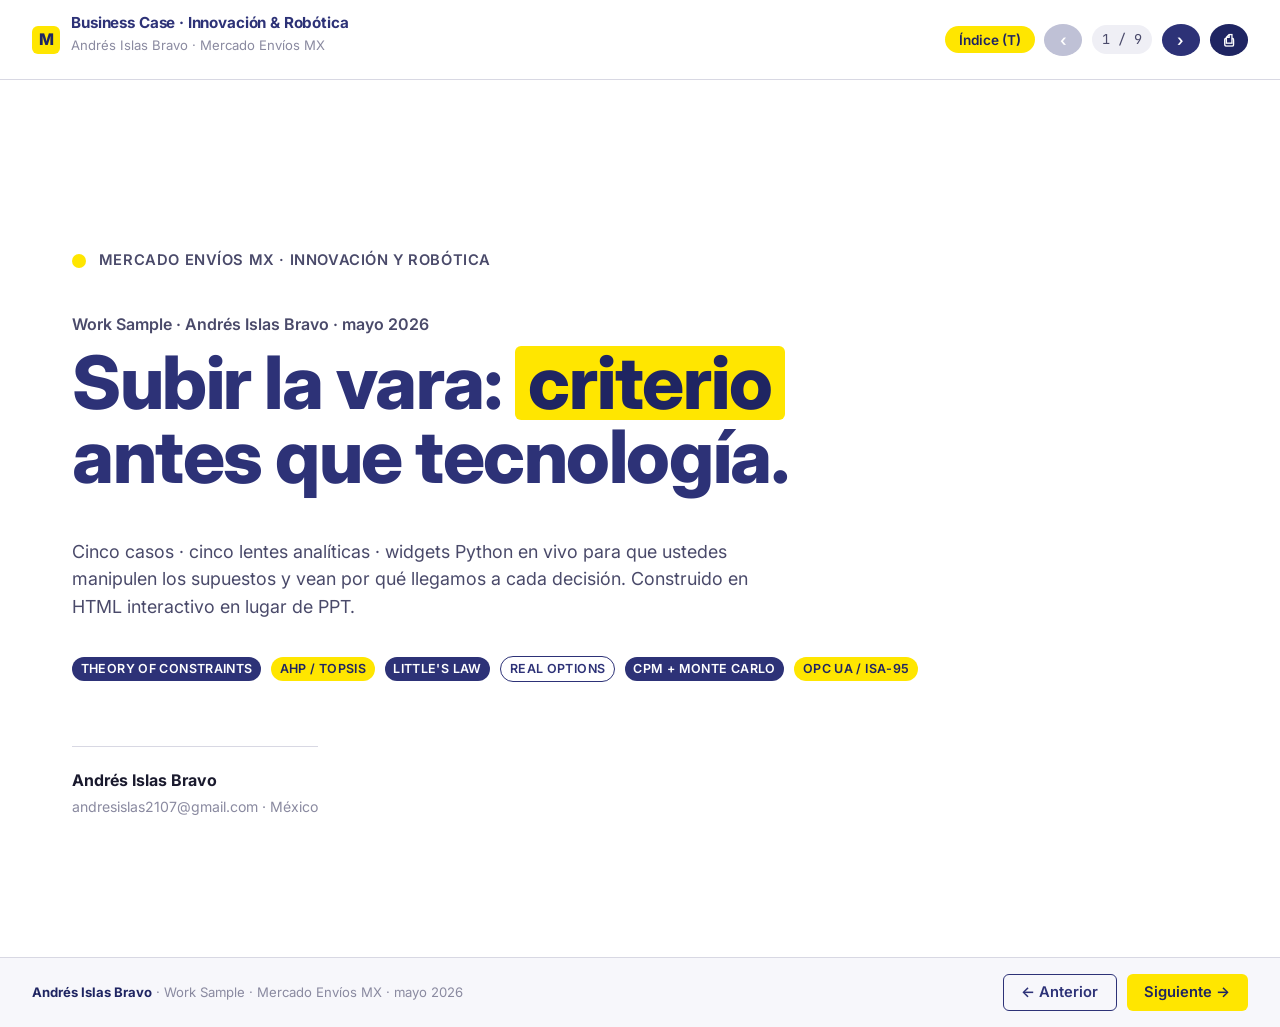
==== index.html @ 90d0925d "Iter4: rúbrica AHP inline + appendix; callouts Fundamento; citas PMI/MHI/PERT; breakdown 12-18% cost" ====
<!DOCTYPE html>
<html lang="es">
<head>
  <meta charset="UTF-8">
  <meta name="viewport" content="width=device-width, initial-scale=1, viewport-fit=cover">
  <meta name="description" content="Business Case · Innovación y Robótica · Mercado Libre México · Andrés Islas Bravo">
  <meta name="author" content="Andrés Islas Bravo">
  <title>Business Case · Innovación &amp; Robótica · MELI MX</title>

  <link rel="preconnect" href="https://fonts.googleapis.com">
  <link rel="preconnect" href="https://fonts.gstatic.com" crossorigin>
  <link href="https://fonts.googleapis.com/css2?family=Inter:wght@300;400;500;600;700;800&family=JetBrains+Mono:wght@400;500;600&display=swap" rel="stylesheet">

  <link rel="stylesheet" href="css/meli-theme.css">
  <link rel="stylesheet" href="css/deck.css">
  <link rel="stylesheet" href="css/print.css" media="print">

  <!-- PyScript -->
  <link rel="stylesheet" href="https://pyscript.net/releases/2024.11.1/core.css">
  <script type="module" src="https://pyscript.net/releases/2024.11.1/core.js"></script>

  <!-- Plotly for interactive charts -->
  <script src="https://cdn.plot.ly/plotly-2.35.2.min.js" charset="utf-8"></script>

  <link rel="icon" href="data:image/svg+xml,%3Csvg xmlns='http://www.w3.org/2000/svg' viewBox='0 0 32 32'%3E%3Crect width='32' height='32' rx='6' fill='%23FFE600'/%3E%3Ctext x='16' y='22' font-family='Inter,sans-serif' font-size='18' font-weight='800' text-anchor='middle' fill='%232D3277'%3EM%3C/text%3E%3C/svg%3E">
</head>
<body>

<!-- ============ HEADER ============ -->
<header class="deck-header" role="banner">
  <div class="deck-header__brand">
    <div style="width:28px;height:28px;background:var(--meli-yellow);border-radius:6px;display:inline-flex;align-items:center;justify-content:center;font-weight:800;color:var(--meli-blue-dark);">M</div>
    <div>
      <p class="deck-header__title">Business Case · Innovación &amp; Robótica</p>
      <p class="deck-header__author">Andrés Islas Bravo · Mercado Envíos MX</p>
    </div>
  </div>
  <div class="deck-header__nav">
    <button class="deck-header__toc-btn" data-deck-toc>Índice (T)</button>
    <button class="deck-header__btn" data-deck-prev title="Anterior (←)" aria-label="Anterior">‹</button>
    <span class="deck-header__counter">1 / 9</span>
    <button class="deck-header__btn" data-deck-next title="Siguiente (→)" aria-label="Siguiente">›</button>
    <button class="deck-header__btn" data-deck-print title="Imprimir / Guardar PDF (P)" aria-label="Imprimir" style="background:var(--meli-blue-dark);">⎙</button>
  </div>
</header>

<!-- ============ TOC OVERLAY ============ -->
<div class="toc-overlay" aria-hidden="true">
  <button class="toc-overlay__close" aria-label="Cerrar">×</button>
  <div class="toc-overlay__panel">
    <h2 style="margin-top:0;">Índice del deck</h2>
    <p class="text-muted text-sm">Atajos: <code>←</code> <code>→</code> navegar · <code>T</code> índice · <code>P</code> imprimir/PDF · <code>H</code> inicio</p>
    <div class="toc">
      <a class="toc__item" data-goto="0"><span class="toc__num">00</span><div class="toc__text"><div class="toc__title">Portada</div><div class="toc__sub">Andrés Islas · enfoque del business case</div></div></a>
      <a class="toc__item" data-goto="1"><span class="toc__num">01</span><div class="toc__text"><div class="toc__title">Marco analítico</div><div class="toc__sub">5 lentes para decidir cuándo automatizar</div></div></a>
      <a class="toc__item" data-goto="2"><span class="toc__num">02</span><div class="toc__text"><div class="toc__title">Caso 1 · Empaquetado</div><div class="toc__sub">Plan + AHP scorecard interactivo</div></div></a>
      <a class="toc__item" data-goto="3"><span class="toc__num">03</span><div class="toc__text"><div class="toc__title">Caso 2 · Shelves-to-Person</div><div class="toc__sub">Bottleneck + simulador de capacidad</div></div></a>
      <a class="toc__item" data-goto="4"><span class="toc__num">04</span><div class="toc__text"><div class="toc__title">Caso 3 · Picking robótico</div><div class="toc__sub">Productividad + simulador de sensibilidad</div></div></a>
      <a class="toc__item" data-goto="5"><span class="toc__num">05</span><div class="toc__text"><div class="toc__title">Caso 4 · Plan data-driven</div><div class="toc__sub">Arquitectura + SQL + presentación</div></div></a>
      <a class="toc__item" data-goto="6"><span class="toc__num">06</span><div class="toc__text"><div class="toc__title">Caso 5 · Roadmap Gantt</div><div class="toc__sub">CPM + Monte Carlo de go-live</div></div></a>
      <a class="toc__item" data-goto="7"><span class="toc__num">07</span><div class="toc__text"><div class="toc__title">Motivacionales</div><div class="toc__sub">Resumen · PDF formal en exports/</div></div></a>
      <a class="toc__item" data-goto="8"><span class="toc__num">99</span><div class="toc__text"><div class="toc__title">Cierre &amp; Appendix</div><div class="toc__sub">Roadmap 18m + proveedores + conceptos</div></div></a>
    </div>
  </div>
</div>

<!-- ============ MAIN ============ -->
<main class="deck-main">

<!-- ============================ SLIDE 00 · COVER ============================ -->
<section id="slide-cover" class="slide is-active">
  <div class="cover">
    <div class="cover__brand-strip">
      <span class="cover__yellow-dot"></span>
      <span class="cover__brand-text">Mercado Envíos MX · Innovación y Robótica</span>
    </div>
    <p class="cover__eyebrow">Work Sample · Andrés Islas Bravo · mayo 2026</p>
    <h1 class="cover__title">Subir la vara: <span class="cover__title-accent">criterio</span> antes que tecnología.</h1>
    <p class="cover__sub">
      Cinco casos · cinco lentes analíticas · widgets Python en vivo para que ustedes manipulen los supuestos
      y vean por qué llegamos a cada decisión. Construido en HTML interactivo en lugar de PPT.
    </p>
    <div class="flex flex--wrap" style="gap:0.6rem;margin-bottom:2rem;">
      <span class="brand-tag">Theory of Constraints</span>
      <span class="brand-tag--yellow brand-tag">AHP / TOPSIS</span>
      <span class="brand-tag">Little's Law</span>
      <span class="brand-tag--ghost brand-tag">Real Options</span>
      <span class="brand-tag">CPM + Monte Carlo</span>
      <span class="brand-tag--yellow brand-tag">OPC UA / ISA-95</span>
    </div>
    <div class="cover__author">
      <span class="cover__author-name">Andrés Islas Bravo</span>
      <span class="cover__author-meta">andresislas2107@gmail.com · México</span>
    </div>
  </div>
</section>

<!-- ============================ SLIDE 01 · MARCO ANALITICO ============================ -->
<section id="slide-marco" class="slide">
  <div class="slide__header">
    <div class="slide__eyebrow">
      <span class="slide__number">01</span>
      <span class="slide__kicker">Marco analítico</span>
    </div>
    <h2 class="slide__title">Antes de cada caso: 5 lentes que aplico para decidir si <em>amerita</em> robot.</h2>
    <p class="slide__subtitle">Si la pregunta es «¿automatizar X?», la respuesta correcta a veces es «no todavía, aquí están las condiciones». Saber cuándo NO automatizar pesa tanto como saber cuándo sí.</p>
  </div>

  <div class="grid grid--3">
    <div class="card">
      <h4>① Operativa</h4>
      <p class="text-sm">¿Es bottleneck real o ruido? ¿El proceso es estable o estacional? ¿Cuál es el upside operativo (picks/hr, throughput por bahía, OEE, lead time, error rate)?</p>
      <p class="text-xs text-muted">Diagnóstico: <strong>Theory of Constraints</strong> (Goldratt). Focalizar la palanca con mayor leverage marginal.</p>
    </div>
    <div class="card">
      <h4>② Técnica</h4>
      <p class="text-sm">Fit del SKU mix, integración con WMS/MES, redundancia, mantenibilidad. ¿La tecnología es madura o nos vendemos al hype?</p>
      <p class="text-xs text-muted">Arquitectura: <strong>ISA-95</strong> + <strong>OPC UA</strong> + IO-Link como invariantes de integración.</p>
    </div>
    <div class="card">
      <h4>③ Financiera</h4>
      <p class="text-sm">CAPEX + OPEX + costo de oportunidad + costo de retraso. NPV / IRR / payback. ¿El ROI está atado a supuestos explícitos y defensibles?</p>
      <p class="text-xs text-muted">Modelo: <strong>Real Options</strong> + Monte Carlo del business case (no punto medio del Excel).</p>
    </div>
    <div class="card">
      <h4>④ Talento</h4>
      <p class="text-sm">¿Existe pipeline local de operadores y técnicos? ¿Hay universidades cercanas formando mecatrónicos / técnicos en automatización? ¿Cuánta capacitación interna?</p>
      <p class="text-xs text-muted">MX: UPIITA-IPN, ESIME, UNAM-FI, Tec MTY/GDL, UANL-FIME, ITESO, UDEM, Univ. Panamericana.</p>
    </div>
    <div class="card">
      <h4>⑤ Riesgo</h4>
      <p class="text-sm">Single-source de partes, obsolescencia, vendor lock-in, refacciones >24mo en stock local, MTTR contractual, deuda técnica.</p>
      <p class="text-xs text-muted">Marcos: <strong>RCM</strong> (SAE JA1011) + escalado por bahía con gates por POC.</p>
    </div>
    <div class="card card--accent">
      <h4>Lo que la práctica enseña</h4>
      <p class="text-sm">Cada caso siguiente revisita estos cinco lentes. La lección recurrente que he visto en piso es que el «mejor producto» pierde si no tiene soporte, refacciones y talento operable cerca del sitio. Por eso aquí los cinco lentes se aplican juntos, no por separado.</p>
    </div>
  </div>

  <div class="callout callout--yellow mt-3">
    <strong>Cómo leer este deck:</strong> cada caso lleva un widget Python embebido (PyScript) — mueve sliders, cambia pesos, ve cómo las decisiones cambian.
    El PDF de respaldo en <code>exports/business_case_andres_islas.pdf</code> captura un escenario representativo si los widgets no cargan.
  </div>
</section>

<!-- ============================ SLIDE 02 · CASO 1 EMPAQUETADO ============================ -->
<section id="slide-caso1" class="slide">
  <div class="slide__header">
    <div class="slide__eyebrow">
      <span class="slide__number">02</span>
      <span class="slide__kicker">Caso 1 · Tecnología de empaquetado</span>
    </div>
    <h2 class="slide__title">Cómo entraría a evaluar empaquetado para un FC de Mercado Envíos.</h2>
    <p class="slide__subtitle">Cuatro sub-preguntas (a–d) → framework de 6 fases + scorecard AHP que pueden manipular.</p>
  </div>

  <div class="tabs">
    <button class="tab-btn is-active" data-tab-group="caso1" data-tab-target="approach">a) Primer acercamiento</button>
    <button class="tab-btn" data-tab-group="caso1" data-tab-target="plan">b) Plan de trabajo</button>
    <button class="tab-btn" data-tab-group="caso1" data-tab-target="filter">c) Preguntas de filtrado</button>
    <button class="tab-btn" data-tab-group="caso1" data-tab-target="internal">d) Info interna</button>
  </div>

  <div class="tab-content is-active" data-tab-group="caso1" data-tab-name="approach">
    <h3>El primer paso es definir el <em>intent</em>, no el producto.</h3>
    <p>Antes de mirar máquinas pregunto:</p>
    <ul>
      <li><strong>¿Qué KPI estamos atacando?</strong> Costo material por pack, throughput por estación, % daños, footprint, mix de SKU soportado, tiempo de ramp-up. Cada uno favorece una familia distinta de soluciones.</li>
      <li><strong>¿Cuál es el baseline?</strong> Cost-per-pack actual, packs/hr/estación, % de daños, % de over-pack (caja desproporcionada al producto — costo logístico y ambiental).</li>
      <li><strong>¿Qué SKU mix tenemos?</strong> Distribución dim-weight, fragilidad, mix de cajas vs bolsas. <em>Si el 80% del volumen vive en 3 tamaños, una auto-box es overkill; si vive en 30 tamaños, manual no escala.</em></li>
      <li><strong>¿Cuál es el plazo del business case?</strong> Aprobación por proyecto único vs roadmap multi-sitio cambia la profundidad del análisis.</li>
    </ul>
    <div class="callout">
      <strong>Anti-pattern frecuente:</strong> elegir "la solución que vimos en Amazon" sin que el SKU mix lo justifique. La auto-box tiene sentido cuando el mix tiene <strong>variedad dimensional alta</strong> y costo de transporte sensible al volumen (DIM weight).
    </div>
  </div>

  <div class="tab-content" data-tab-group="caso1" data-tab-name="plan">
    <h3>Plan de trabajo en 6 fases gateadas.</h3>
    <table>
      <thead>
        <tr><th>#</th><th>Fase</th><th>Duración</th><th>Salida / gate</th></tr>
      </thead>
      <tbody>
        <tr><td>1</td><td>Discovery: intent + baseline + SKU mix</td><td>2 sem</td><td>Charter firmado + targets cuantitativos</td></tr>
        <tr><td>2</td><td>Long-list de proveedores + RFI</td><td>4 sem</td><td>8–12 candidatos con datasheet</td></tr>
        <tr><td>3</td><td>Visitas técnicas + due diligence (incl. soporte MX)</td><td>4 sem</td><td>Short-list 3–4 con scoring AHP</td></tr>
        <tr><td>4</td><td>POC / piloto controlado (1–2 vendors)</td><td>6 sem</td><td>Métricas piloto vs targets</td></tr>
        <tr><td>5</td><td>Business case + ROI defendido (Real Options)</td><td>3 sem</td><td>Deck CEO/CFO + NPV/IRR/Payback</td></tr>
        <tr><td>6</td><td>Decisión + roadmap de rollout</td><td>2 sem</td><td>Go / No-go con gates por bahía</td></tr>
      </tbody>
    </table>
    <p class="text-sm text-muted">Total feasibility: ~21 semanas (~5 meses) antes de licitación/contrato. Coherente con caso 5.</p>
  </div>

  <div class="tab-content" data-tab-group="caso1" data-tab-name="filter">
    <h3>Preguntas que filtran de long-list a short-list.</h3>
    <div class="grid grid--2">
      <div class="card card--soft">
        <h4>① Fit operativo</h4>
        <ul class="text-sm">
          <li>Rango de tamaños/materiales soportados vs <em>nuestro</em> mix.</li>
          <li>Throughput máx vs requerimiento (incluye peaks de Buen Fin / Black Friday).</li>
          <li>Integraciones nativas: WMS, MES, OPC UA, IO-Link, ANSI/RIA R15.08 para tareas colaborativas.</li>
          <li>Tiempo de cambio entre formatos (changeover) — clave para mix dinámico.</li>
        </ul>
      </div>
      <div class="card card--soft">
        <h4>② Soporte local MX</h4>
        <ul class="text-sm">
          <li>Distancia a service center MX. ¿Oficina propia o vía partner?</li>
          <li>SLA contractual: respuesta inicial + MTTR + escalado.</li>
          <li>Refacciones críticas: ¿stock local &gt;24 meses? ¿quién lo carga?</li>
          <li>Casos LATAM/MX verificables (no solo "global presence").</li>
        </ul>
      </div>
      <div class="card card--soft">
        <h4>③ Talento (mantenibilidad)</h4>
        <ul class="text-sm">
          <li>¿Universidades cercanas formando mecatrónicos / técnicos? (pipeline operadores y FSE).</li>
          <li>¿Programa de certificación de operador/técnico del vendor?</li>
          <li>¿La curva de aprendizaje es compatible con la rotación típica de un FC MX?</li>
        </ul>
      </div>
      <div class="card card--soft">
        <h4>④ Económica</h4>
        <ul class="text-sm">
          <li>CAPEX + costo de instalación + integración (ojo: integración suele ser 20–40% del CAPEX).</li>
          <li>OPEX: consumibles, energía, mano de obra residual, mantenimiento.</li>
          <li>TCO 5 años con sensibilidad de volumen (qué pasa si Buen Fin no llega).</li>
          <li>Payback declarado vs payback realista (benchmark 1–2 años para packaging).</li>
        </ul>
      </div>
      <div class="card card--soft">
        <h4>⑤ Riesgo</h4>
        <ul class="text-sm">
          <li>Vendor lock-in (consumibles propietarios, formato fijo).</li>
          <li>Single-source de partes críticas.</li>
          <li>Obsolescencia: ¿cuántas versiones atrás de hardware soporta el vendor?</li>
          <li>Estabilidad corporativa (ej. Honeywell vendió Intelligrated 2025 — transición).</li>
        </ul>
      </div>
      <div class="card card--soft">
        <h4>⑥ Sustentabilidad</h4>
        <ul class="text-sm">
          <li>% material vs caja fija (auto-box reduce 20–30% material).</li>
          <li>Reciclabilidad / mono-material.</li>
          <li>Energía / pack (kWh por orden empacada).</li>
          <li>Hueco logístico: cajas right-sized reducen costo de transporte por DIM weight.</li>
        </ul>
      </div>
    </div>
  </div>

  <div class="tab-content" data-tab-group="caso1" data-tab-name="internal">
    <h3>Información interna que necesito antes de tocar a un vendor.</h3>
    <table>
      <thead><tr><th>Dato</th><th>Dueño</th><th>Para qué</th></tr></thead>
      <tbody>
        <tr><td>SKU master con dim-weight y categoría</td><td>Catálogo / Producto</td><td>Calcular rango requerido de tamaño y mix de cajas vs bolsas</td></tr>
        <tr><td>Curvas semanales + intradiarias de demanda por FC</td><td>Operaciones</td><td>Dimensionar throughput de la máquina y peaks</td></tr>
        <tr><td>% daños en tránsito por categoría</td><td>Calidad / Customer Care</td><td>Justificar void-fill / foam-in-place vs solo caja</td></tr>
        <tr><td>Costo actual por orden empacada (material + labor)</td><td>Finanzas</td><td>Baseline para ROI</td></tr>
        <tr><td>Espacio disponible en el FC (m² + altura)</td><td>Real Estate / Operaciones</td><td>Filtrar fit físico</td></tr>
        <tr><td>Integraciones existentes WMS/MES y APIs disponibles</td><td>IT</td><td>Filtrar fit de integración</td></tr>
        <tr><td>Presupuesto del proyecto + ventana de aprobación CAPEX</td><td>Finanzas / Comité</td><td>Filtrar candidatos por rango y diseñar gates</td></tr>
        <tr><td>Capacidad interna de mantenimiento + skill mix</td><td>RH / Operaciones</td><td>Decidir cuánto soporte 3P necesitamos contractualmente</td></tr>
      </tbody>
    </table>
  </div>

  <!-- ===== FUNDAMENTO callout ===== -->
  <div class="callout" style="border-left-color:var(--meli-yellow-dark);background:var(--color-bg-soft);">
    <p style="margin:0 0 0.3em 0;font-size:0.78rem;font-weight:700;color:var(--meli-blue);letter-spacing:0.06em;text-transform:uppercase;">Fundamento del scoring</p>
    <p class="text-sm" style="margin-bottom:0.3em;"><strong>Datos</strong>: RFI vendors + due diligence (fase 2–3 del plan) + evidencia verificable de fuentes públicas o ofertas comerciales.</p>
    <p class="text-sm" style="margin-bottom:0.3em;"><strong>Método</strong>: AHP (Saaty 1980) — el evaluador asigna pesos por criterio, el widget los normaliza a suma=1; cada vendor entra con scores 0–100 por criterio según la rúbrica visible abajo.</p>
    <p class="text-sm" style="margin:0;"><strong>Fuente</strong>: rúbrica completa (anchors 0/25/50/75/100) renderizada bajo el chart; evidencia + source links por vendor visible en el ranking detail. Vista canónica también en <a href="appendix/rubrica-ahp.html" target="_blank">appendix/rubrica-ahp.html</a>.</p>
  </div>

  <!-- =================== WIDGET AHP =================== -->
  <div class="widget" id="widget-caso1">
    <div class="widget__header">
      <h3 class="widget__title">⚙ Scorecard AHP · muevan los pesos, vean el ranking + evidencia por vendor</h3>
      <span class="widget__hint">La suma de pesos se normaliza automáticamente. Cada score 0–100 tiene rúbrica y evidencia visibles.</span>
    </div>

    <div class="widget__controls">
      <div class="widget__control">
        <label>① Fit operativo <span class="value-display" id="ahp-w1-val">25%</span></label>
        <input type="range" id="ahp-w1" min="0" max="100" value="25" step="1">
      </div>
      <div class="widget__control">
        <label>② Soporte local MX <span class="value-display" id="ahp-w2-val">20%</span></label>
        <input type="range" id="ahp-w2" min="0" max="100" value="20" step="1">
      </div>
      <div class="widget__control">
        <label>③ Talento (pipeline) <span class="value-display" id="ahp-w3-val">10%</span></label>
        <input type="range" id="ahp-w3" min="0" max="100" value="10" step="1">
        <span class="text-xs text-muted" style="display:block;margin-top:0.2em;font-style:italic;">Default 10% asume tech madura (skill ramp 2-4 sem). Subir si requiere integración custom alta.</span>
      </div>
      <div class="widget__control">
        <label>④ Económica <span class="value-display" id="ahp-w4-val">25%</span></label>
        <input type="range" id="ahp-w4" min="0" max="100" value="25" step="1">
      </div>
      <div class="widget__control">
        <label>⑤ Riesgo <span class="value-display" id="ahp-w5-val">15%</span></label>
        <input type="range" id="ahp-w5" min="0" max="100" value="15" step="1">
      </div>
      <div class="widget__control">
        <label>⑥ Sustentabilidad <span class="value-display" id="ahp-w6-val">5%</span></label>
        <input type="range" id="ahp-w6" min="0" max="100" value="5" step="1">
      </div>
    </div>

    <div id="ahp-chart" class="widget__chart"><div class="widget__loading">Cargando entorno Python interactivo...</div></div>

    <!-- Rúbrica de scoring — visible siempre (no click) -->
    <div style="margin-top:1.3rem;">
      <h4 style="margin:0 0 0.4em 0;color:var(--meli-blue);font-size:0.95rem;">Rúbrica de scoring · anchors por criterio</h4>
      <p class="text-xs text-muted" style="margin:0 0 0.7em 0;">Cada criterio define qué significa cada score 0/25/50/75/100. Los scores asignados a cada vendor (abajo) se justifican respecto a estos anchors.</p>
      <div id="ahp-rubric-panel"></div>
    </div>

    <!-- Ranking con evidencia por vendor por criterio -->
    <div style="margin-top:1.3rem;">
      <h4 style="margin:0 0 0.4em 0;color:var(--meli-blue);font-size:0.95rem;">Evidencia detallada por vendor</h4>
      <p class="text-xs text-muted" style="margin:0 0 0.7em 0;">Cada vendor con sus 6 scores y la evidencia que los sostiene. Fuentes con link verificable cuando aplica.</p>
      <div id="ahp-ranking"></div>
    </div>
  </div>

  <div class="sources">
    <p class="sources__title">Fuentes / Proveedores investigados</p>
    <ul>
      <li>Packsize (sitio MX activo + case study Autopartes Tracto): <a href="https://www.packsize.mx/" target="_blank">packsize.mx</a></li>
      <li>Sparck (CMC Pakto / CartonWrap) — adquirido por Packsize abril–mayo 2025: <a href="https://www.packsize.com/press-release/packsize-to-acquire-sparck-technologies" target="_blank">press release</a></li>
      <li>Sealed Air — plantas Toluca + Monterrey, AutoBag 850HB lanzada 2025: <a href="https://t21.com.mx/automatizacion-punto-clave-en-la-operatividad-de-sealed-air/" target="_blank">T21 MX</a></li>
      <li>Quadient CVP Impack / Everest: <a href="https://www.quadient.com/" target="_blank">quadient.com</a></li>
      <li>Dataset completo + scoring detallado: <a href="appendix/proveedores-empaquetado.html" target="_blank">appendix/proveedores-empaquetado.html</a></li>
    </ul>
  </div>
</section>

<!-- ============================ SLIDE 03 · CASO 2 STP ============================ -->
<section id="slide-caso2" class="slide">
  <div class="slide__header">
    <div class="slide__eyebrow">
      <span class="slide__number">03</span>
      <span class="slide__kicker">Caso 2 · Shelves-to-Person</span>
    </div>
    <h2 class="slide__title">Bottleneck severo en Put Away. 1.6M items/mes <em>no</em> se alcanza sin tocar palancas.</h2>
    <p class="slide__subtitle">Aplicando Theory of Constraints: focalizamos en el cuello, no en lo que tiene cabeza. La utilización del 10% en Put Away es la pista crítica.</p>
  </div>

  <!-- ===== FUNDAMENTO ===== -->
  <div class="callout" style="border-left-color:var(--meli-yellow-dark);background:var(--color-bg-soft);">
    <p style="margin:0 0 0.3em 0;font-size:0.78rem;font-weight:700;color:var(--meli-blue);letter-spacing:0.06em;text-transform:uppercase;">Fundamento</p>
    <p class="text-sm" style="margin-bottom:0.3em;"><strong>Datos</strong>: parámetros del enunciado MELI (200 items/hr/puesto, 20 puestos, 16 hr/día, 6 días/sem, util 10% en Put Away · análogo para Picking y Sorter).</p>
    <p class="text-sm" style="margin-bottom:0.3em;"><strong>Método</strong>: Theory of Constraints (Goldratt 1984) — capacidad efectiva = bruta × factor de eficiencia/utilización. Bottleneck = min{capacidad_efectiva}. Little's Law (L=λW) para WIP buffer.</p>
    <p class="text-sm" style="margin:0;"><strong>Fuente</strong>: cálculos cruzados en <code>analysis/math_casos.py</code> (verificación numérica). Supuesto S003: «10% es utilización efectiva real, no factor de seguridad» (ver <a href="appendix/supuestos.html" target="_blank">supuestos S003</a>) — si fuera buffer, el cuello se movería a Picking.</p>
  </div>

  <div class="grid grid--3">
    <div class="card">
      <h5>Put Away · efectiva</h5>
      <div class="kpi"><span class="kpi__value">165 K</span><span class="kpi__label">items/mes</span></div>
      <p class="text-xs text-muted mt-1">200 × 20 × 16 × 6 × 4.3 = 1.65M bruta × <strong>10% utilización = 165 K</strong></p>
    </div>
    <div class="card">
      <h5>Picking · efectiva</h5>
      <div class="kpi"><span class="kpi__value">1.54 M</span><span class="kpi__label">items/mes</span></div>
      <p class="text-xs text-muted mt-1">1.5×60 × 30 × 21 × 7 × 4.3 = 1.71M bruta × <strong>90% eficiencia = 1.54M</strong></p>
    </div>
    <div class="card">
      <h5>Sorter · capacidad</h5>
      <div class="kpi"><span class="kpi__value">1.82 M</span><span class="kpi__label">items/mes</span></div>
      <p class="text-xs text-muted mt-1">6 × 8 × 60 × 21 × 7 × 4.3 = 1.82M (sin factor de eficiencia declarado)</p>
    </div>
  </div>

  <div class="callout callout--danger mt-2">
    <strong>Bottleneck = Put Away</strong>. Está casi 10× por debajo del siguiente eslabón. Con utilización 10% el target de 1.6M es inalcanzable —
    no por capacidad nominal (la bruta es 1.65M) sino por la baja utilización. La pregunta no es «¿agregar puestos?» sino <em>«¿por qué la utilización es 10%?»</em>.
  </div>

  <h3 class="mt-3">Palancas sin agregar puestos (en orden de ROI marginal):</h3>
  <div class="grid grid--2">
    <div class="card">
      <h4>① Put Away — subir utilización <span class="brand-tag brand-tag--yellow">palanca master</span></h4>
      <p class="text-sm">Pasar utilización <strong>10% → 97%</strong> alcanza el 1.6M directo (ver simulador).
      Root cause probable: inducciones lentas, wave-planning malo, bursts de inbound sin smoothing, o personal asignado pero ausente.</p>
      <p class="text-sm"><strong>Acción</strong>: auditoría operativa Put Away 2 semanas + wave-planning rediseñado + buffer de inducción dinámico.</p>
    </div>
    <div class="card">
      <h4>② Picking — eficiencia 90% → 94%</h4>
      <p class="text-sm">Solo 4 pp de eficiencia para cerrar el gap residual de Picking (1.54M → 1.60M). Vía: micropausas optimizadas, batch picking, slotting por velocity de SKU.</p>
      <p class="text-sm"><strong>Conexión con caso 3</strong>: mejorar PPF (units/rack) tiene exactamente el mismo efecto sin tocar puestos.</p>
    </div>
    <div class="card">
      <h4>③ Slotting — subir PPF (caso 3 palanca)</h4>
      <p class="text-sm">PPF 1.8 → 2.5 (Class-based slotting + cube velocity) eleva items/hr por estación 39% sin CAPEX nuevo. Datos + algoritmo.</p>
    </div>
    <div class="card">
      <h4>④ Mantenimiento predictivo</h4>
      <p class="text-sm">El factor "eficiencia 90%" Picking incluye downtime no planificado. Mantenibilidad predictiva (sensores + agente IA al técnico) sube uptime y empuja eficiencia a 94%+.</p>
    </div>
    <div class="card">
      <h4>⑤ NO tocar el sorter</h4>
      <p class="text-sm">El sorter está fuera del bottleneck (1.82M > 1.60M). Optimizar lo que no es cuello es anti-pattern — quema CAPEX sin mover el throughput agregado.</p>
    </div>
    <div class="card card--blue">
      <h4>Little's Law · cola pick→sort</h4>
      <p class="text-sm">A 1.6M items/mes (~2,532 items/hr efectivo) con SLA 3.5 hr:</p>
      <div class="kpi"><span class="kpi__value" style="color:var(--meli-yellow);">≈ 7,973</span><span class="kpi__label" style="color:#FFFFFFAA;">items en WIP pick→sort</span></div>
      <p class="text-xs mt-1" style="color:#FFFFFFCC;">L = λ × W × factor_seguridad. Define el tamaño del buffer y la velocidad de respuesta del sorter.</p>
    </div>
  </div>

  <!-- =================== WIDGET BOTTLENECK =================== -->
  <div class="widget" id="widget-caso2">
    <div class="widget__header">
      <h3 class="widget__title">⚙ Simulador de capacidad · muevan utilización, eficiencia y horas</h3>
      <span class="widget__hint">El gauge a la derecha marca dónde está el bottleneck en cada combinación.</span>
    </div>
    <div class="widget__controls">
      <div class="widget__control">
        <label>Utilización Put Away <span class="value-display" id="c2-util-val">10%</span></label>
        <input type="range" id="c2-util" min="5" max="100" value="10" step="1">
      </div>
      <div class="widget__control">
        <label>Eficiencia Picking <span class="value-display" id="c2-eff-val">90%</span></label>
        <input type="range" id="c2-eff" min="50" max="100" value="90" step="1">
      </div>
      <div class="widget__control">
        <label>Horas/día Picking <span class="value-display" id="c2-hr-val">21</span></label>
        <input type="range" id="c2-hr" min="8" max="24" value="21" step="1">
      </div>
      <div class="widget__control">
        <label>Días/sem Picking <span class="value-display" id="c2-dias-val">7</span></label>
        <input type="range" id="c2-dias" min="5" max="7" value="7" step="1">
      </div>
      <div class="widget__control">
        <label>Target items/mes <span class="value-display" id="c2-target-val">1,600,000</span></label>
        <input type="range" id="c2-target" min="500000" max="3000000" value="1600000" step="50000">
      </div>
    </div>

    <div class="widget__output">
      <div class="kpi"><span class="kpi__value" id="c2-out-pa" style="font-size:1.4rem;">—</span><span class="kpi__label">Put Away efect.</span></div>
      <div class="kpi"><span class="kpi__value" id="c2-out-pk" style="font-size:1.4rem;">—</span><span class="kpi__label">Picking efect.</span></div>
      <div class="kpi"><span class="kpi__value" id="c2-out-so" style="font-size:1.4rem;">—</span><span class="kpi__label">Sorter cap.</span></div>
      <div class="kpi"><span class="kpi__value" id="c2-out-bn" style="font-size:1.4rem;color:var(--color-danger);">—</span><span class="kpi__label">Bottleneck</span></div>
      <div class="kpi"><span class="kpi__value" id="c2-out-status" style="font-size:1.4rem;">—</span><span class="kpi__label">¿Alcanza?</span></div>
    </div>

    <div id="c2-chart" class="widget__chart"><div class="widget__loading">Cargando Python...</div></div>
  </div>

  <div class="sources">
    <p class="sources__title">Verificación matemática</p>
    <ul>
      <li>Cálculos cruzados en <code>analysis/math_casos.py</code> — el widget reproduce exactamente esos números.</li>
      <li>Goldratt — <em>The Goal</em> (Theory of Constraints).</li>
      <li>Little's Law (L = λW) — queueing theory aplicada al buffer pick→sort.</li>
      <li>Footprint: Picking 28.3 m²/puesto · Put Away 22.5 m²/puesto (densidad razonable vs benchmarks STP industria 25–50 m²/estación).</li>
    </ul>
  </div>
</section>

<!-- ============================ SLIDE 04 · CASO 3 PICKING ============================ -->
<section id="slide-caso3" class="slide">
  <div class="slide__header">
    <div class="slide__eyebrow">
      <span class="slide__number">04</span>
      <span class="slide__kicker">Caso 3 · Picking robótico</span>
    </div>
    <h2 class="slide__title">301 items/hr/estación. PPF (units/rack) es la palanca con mayor leverage.</h2>
    <p class="slide__subtitle">El enunciado fija la secuencialidad: R2R inicia después de la confirmación. T_rack = OWP + OWS + R2R = 21.5 s.</p>
  </div>

  <!-- ===== FUNDAMENTO ===== -->
  <div class="callout" style="border-left-color:var(--meli-yellow-dark);background:var(--color-bg-soft);">
    <p style="margin:0 0 0.3em 0;font-size:0.78rem;font-weight:700;color:var(--meli-blue);letter-spacing:0.06em;text-transform:uppercase;">Fundamento</p>
    <p class="text-sm" style="margin-bottom:0.3em;"><strong>Datos</strong>: OWP=7s, OWS=6s, R2R=8.5s, PPF=1.8 (parámetros del enunciado MELI).</p>
    <p class="text-sm" style="margin-bottom:0.3em;"><strong>Método</strong>: cálculo determinístico — T_rack = OWP + OWS + R2R (secuencial); productividad = (3600 / T_rack) × PPF. Sensibilidad ±25% por palanca isolada para tornado.</p>
    <p class="text-sm" style="margin:0;"><strong>Por qué secuencial (no paralelo)</strong>: el enunciado dice <em>«una vez que el operador confirmó que retiró el/los producto(s) de la estantería, los robots ya pueden iniciar sus movimientos»</em>. Si fuera paralelo, T_rack=max(OWP+OWS, R2R)=13s y racks/hr=277 (en lugar de 167). El widget permite explorar ambas hipótesis. Supuesto S004 declarado.</p>
  </div>

  <div class="grid grid--3">
    <div class="card card--accent">
      <h5>T_rack</h5>
      <div class="kpi"><span class="kpi__value">21.5 s</span><span class="kpi__label">OWP + OWS + R2R</span></div>
      <p class="text-xs mt-1">7 + 6 + 8.5 = 21.5 s — secuencial porque R2R inicia tras confirmación del operador.</p>
    </div>
    <div class="card card--accent">
      <h5>Racks / hr</h5>
      <div class="kpi"><span class="kpi__value">167.4</span><span class="kpi__label">3600 / 21.5</span></div>
      <p class="text-xs mt-1">Si la cola de robots no se vacía: este es el techo absoluto de presentaciones.</p>
    </div>
    <div class="card card--accent">
      <h5>Items / hr · estación</h5>
      <div class="kpi"><span class="kpi__value">301.4</span><span class="kpi__label">167.4 × 1.8 PPF</span></div>
      <p class="text-xs mt-1">Productividad promedio por estación inducida.</p>
    </div>
  </div>

  <!-- ===== Benchmark industria visible ===== -->
  <div class="callout callout--yellow" style="margin-top:0.8rem;">
    <p class="text-sm" style="margin:0;"><strong>Benchmark industria</strong>: Goods-to-Person / Shelves-to-Person estación promedia <strong>300–350+ picks/hr</strong> con accuracy ~99.99% (fuentes: <a href="https://atomoving.com/blog/order-picker/engineering-strategies-to-boost-warehouse-picking-speed-and-efficiency-16012026-upgrade/" target="_blank">atomoving.com 2026</a>, <a href="https://getproductiv.com/blog/9-ways-to-improve-your-warehouse-pick-rate" target="_blank">Productiv warehouse benchmarks</a>). Nuestro baseline 301.4 está en el cuartil inferior → <em>headroom claro vía PPF</em>.</p>
  </div>

  <div class="callout callout--yellow mt-2">
    <strong>Por qué PPF es la palanca correcta</strong>: subir PPF 1.8 → 2.5 da +39% items/hr <em>sin tocar el ciclo del robot ni el operador</em>.
    Solo requiere mejor slotting (Class-based + cube velocity). Es la palanca con mejor ROI marginal porque no necesita CAPEX nuevo.
  </div>

  <!-- =================== WIDGET PRODUCTIVIDAD =================== -->
  <div class="widget" id="widget-caso3">
    <div class="widget__header">
      <h3 class="widget__title">⚙ Simulador de productividad · sensibilidad por palanca</h3>
      <span class="widget__hint">El delta % se calcula contra el baseline (301.4 items/hr).</span>
    </div>
    <div class="widget__controls">
      <div class="widget__control">
        <label>OWP — Operator Walk &amp; Pick (s) <span class="value-display" id="c3-owp-val">7</span></label>
        <input type="range" id="c3-owp" min="3" max="15" value="7" step="0.5">
      </div>
      <div class="widget__control">
        <label>OWS — Operator Walk &amp; Stow (s) <span class="value-display" id="c3-ows-val">6</span></label>
        <input type="range" id="c3-ows" min="3" max="12" value="6" step="0.5">
      </div>
      <div class="widget__control">
        <label>R2R — Robot to Robot (s) <span class="value-display" id="c3-r2r-val">8.5</span></label>
        <input type="range" id="c3-r2r" min="4" max="15" value="8.5" step="0.5">
      </div>
      <div class="widget__control">
        <label>PPF — units/rack <span class="value-display" id="c3-ppf-val">1.8</span></label>
        <input type="range" id="c3-ppf" min="1.0" max="4.0" value="1.8" step="0.1">
      </div>
    </div>

    <div class="widget__output">
      <div class="kpi"><span class="kpi__value" id="c3-out-track" style="font-size:1.4rem;">—</span><span class="kpi__label">T_rack (s)</span></div>
      <div class="kpi"><span class="kpi__value" id="c3-out-racks" style="font-size:1.4rem;">—</span><span class="kpi__label">Racks/hr</span></div>
      <div class="kpi"><span class="kpi__value" id="c3-out-items" style="font-size:1.4rem;color:var(--meli-blue);">—</span><span class="kpi__label">Items/hr</span></div>
      <div class="kpi"><span class="kpi__value" id="c3-out-delta" style="font-size:1.4rem;color:var(--color-success);">—</span><span class="kpi__label">Δ vs baseline</span></div>
    </div>

    <div id="c3-chart" class="widget__chart"><div class="widget__loading">Cargando Python...</div></div>
  </div>

  <div class="sources">
    <p class="sources__title">Conexión con casos 2 y 4</p>
    <ul>
      <li><strong>Caso 2 ↔ caso 3</strong>: subir PPF en caso 3 es la mejor forma de cerrar el gap residual de picking en caso 2 (sin agregar puestos, sin tocar el robot).</li>
      <li><strong>Caso 4 ↔ caso 3</strong>: el mix SKU + curva de velocity (caso 4) es el INPUT para optimizar slotting y subir PPF (caso 3).</li>
      <li>Benchmarks industria Goods-to-Person: 300–350+ picks/hr/estación con 99.99% accuracy (rate consistente con nuestro cálculo).</li>
    </ul>
  </div>
</section>

<!-- ============================ SLIDE 05 · CASO 4 DATA ============================ -->
<section id="slide-caso4" class="slide">
  <div class="slide__header">
    <div class="slide__eyebrow">
      <span class="slide__number">05</span>
      <span class="slide__kicker">Caso 4 · Plan data-driven</span>
    </div>
    <h2 class="slide__title">Cómo extraería y presentaría los datos para defender el plan de expansión.</h2>
    <p class="slide__subtitle">Arquitectura asumida → SQL skeletons → dashboard con 4 vistas → insight slide para el líder.</p>
  </div>

  <!-- ===== FUNDAMENTO ===== -->
  <div class="callout" style="border-left-color:var(--meli-yellow-dark);background:var(--color-bg-soft);">
    <p style="margin:0 0 0.3em 0;font-size:0.78rem;font-weight:700;color:var(--meli-blue);letter-spacing:0.06em;text-transform:uppercase;">Fundamento</p>
    <p class="text-sm" style="margin-bottom:0.3em;"><strong>Datos</strong>: stack hipotético MELI declarado como supuesto S001 (WMS custom o SAP EWM derivado → Kafka → Data Lake → Warehouse → BI). El stack real puede variar, pero la arquitectura propuesta es válida para cualquier vendor común.</p>
    <p class="text-sm" style="margin-bottom:0.3em;"><strong>Método</strong>: SQL skeletons son <em>plantillas</em> — agregaciones canónicas para 3 vistas (flujo semanal, peak intradiario, mix SKU). El framework analítico subyacente es ABC + XYZ (Pareto + variabilidad) sobre mix SKU + dim-weight (UPS/FedEx DIM divisor 5000).</p>
    <p class="text-sm" style="margin:0;"><strong>Fuente</strong>: stack ratificable con equipo Data Platform de MELI (ticket SSO scope mes cerrado). Score de fit para tech = combinación ponderada de throughput utilización × stability-index × footprint × CAPEX-range (metodología similar a AHP caso 1).</p>
  </div>

  <h3>a) Cómo lo haría: arquitectura asumida</h3>
  <div class="card card--soft">
    <p class="text-sm mb-1"><strong>Stack asumido</strong> (declarado como supuesto en <code>supuestos.html</code>):</p>
    <pre style="font-size:0.78rem;">  WMS (custom MELI / SAP EWM derivado)
        ↓  Kafka events
  Data Lake (S3 / GCS + Glue / Athena)
        ↓  ETL incremental
  Data Warehouse (Redshift / Snowflake / BigQuery)
        ↓  semantic layer
  BI (Looker / Tableau / Metabase) + Streamlit ad-hoc</pre>
    <p class="text-sm">Acceso: ticket al equipo Data Platform · role-based access SSO · scope definido (mes cerrado anterior, todos los FC MX).</p>
  </div>

  <h3 class="mt-3">Tres queries que definen el plan</h3>
  <div class="grid grid--2">
    <div class="card card--soft">
      <h5>① Curvas semanales entrada/salida por FC</h5>
<pre style="font-size:0.72rem;">SELECT fc_id, DATE_TRUNC('week', event_ts) AS week,
       event_type, -- inbound | outbound
       SUM(items) AS items, SUM(volume_m3) AS vol,
       SUM(weight_kg) AS weight
FROM operational_events
WHERE event_ts >= DATE_TRUNC('month',
                  CURRENT_DATE - INTERVAL '1 month')
  AND event_ts <  DATE_TRUNC('month', CURRENT_DATE)
GROUP BY 1, 2, 3;</pre>
    </div>
    <div class="card card--soft">
      <h5>② Curva intradiaria (peaks)</h5>
<pre style="font-size:0.72rem;">SELECT fc_id,
       EXTRACT(dow FROM event_ts)  AS day_of_week,
       EXTRACT(hour FROM event_ts) AS hour,
       AVG(items_per_hour) AS avg_thr,
       PERCENTILE_CONT(0.95) WITHIN GROUP
         (ORDER BY items_per_hour) AS p95_thr
FROM hourly_throughput
WHERE month = LAST_MONTH
GROUP BY 1, 2, 3;</pre>
    </div>
    <div class="card card--soft">
      <h5>③ Mix SKU (volumen, peso, categoría)</h5>
<pre style="font-size:0.72rem;">SELECT fc_id, sm.category,
       WIDTH_BUCKET(sm.dim_weight_kg, 0, 50, 10) AS dim_bucket,
       COUNT(DISTINCT sm.sku_id) AS sku_count,
       SUM(of.items) AS items_processed,
       SUM(of.items * sm.weight_kg) AS total_weight
FROM order_fulfillment of
JOIN sku_master sm USING (sku_id)
WHERE of.fc_id IS NOT NULL
GROUP BY 1, 2, 3;</pre>
    </div>
    <div class="card">
      <h5>Validaciones</h5>
      <ul class="text-sm">
        <li>Cross-check con KPIs ya reportados (sanity).</li>
        <li>Excluir 2 sem de sale spike (Buen Fin / Hot Sale).</li>
        <li>Solo ciclos completos.</li>
        <li>PII: agregar a nivel SKU-category, no usuario.</li>
      </ul>
    </div>
  </div>

  <h3 class="mt-3">b) Cómo lo presentaría al líder</h3>
  <div class="card card--blue">
    <h4 style="color:var(--meli-yellow);">Dashboard de 4 vistas (Streamlit o Looker)</h4>
    <ol class="text-sm" style="margin-bottom:0;">
      <li><strong>Resumen ejecutivo</strong>: tabla por FC con throughput total, hr peak, top-3 categorías, <em>score de fit</em> para la tech vs criterios multi-lente.</li>
      <li><strong>Flujo semanal</strong> por FC: stacked area inbound vs outbound + anomalía detection.</li>
      <li><strong>Heatmap peaks intradiarios</strong>: hr × día × FC para staffing.</li>
      <li><strong>Mix SKU</strong>: pareto por categoría · dim-weight boxplot · ABC analysis (top 20% SKUs = X% volumen).</li>
    </ol>
  </div>

  <div class="callout callout--yellow mt-2">
    <strong>Insight slide para el líder</strong>: «FC-X muestra utilización 60% pero throughput plano vs FC-Y. Hipótesis: bottleneck en sortation post-pick.
    Recomendación: profundizar antes de expandir Y a más FCs.»<br>
    <em>Recomendación accionable</em> &gt; <em>dashboard pasivo</em>.
  </div>
</section>

<!-- ============================ SLIDE 06 · CASO 5 GANTT ============================ -->
<section id="slide-caso5" class="slide">
  <div class="slide__header">
    <div class="slide__eyebrow">
      <span class="slide__number">06</span>
      <span class="slide__kicker">Caso 5 · Roadmap feasibility-a-licitación</span>
    </div>
    <h2 class="slide__title">~28 semanas a contrato firmado · ~46 semanas a steady state.</h2>
    <p class="slide__subtitle">CPM + Real Options · gates por business case · Monte Carlo de duraciones.</p>
  </div>

  <div class="card card--soft">
    <table>
      <thead><tr><th>#</th><th>Fase</th><th>Duración</th><th>Paralelo con</th><th>Gate / output</th></tr></thead>
      <tbody>
        <tr><td>1</td><td>Definición problema + alineación stakeholders</td><td>2 sem</td><td>—</td><td>Charter firmado</td></tr>
        <tr><td>2</td><td>Análisis baseline + KPIs target</td><td>3 sem</td><td>parcial con (3)</td><td>Baseline doc + targets</td></tr>
        <tr><td>3</td><td>Long-list proveedores + RFI</td><td>4 sem</td><td>parcial con (2)</td><td>Long-list 8–12</td></tr>
        <tr><td>4</td><td>Visitas técnicas + due diligence (incl. soporte MX)</td><td>4 sem</td><td>—</td><td>Short-list 3–4</td></tr>
        <tr><td>5</td><td>POC / piloto con 1–2 proveedores</td><td>6 sem</td><td>—</td><td>Métricas piloto</td></tr>
        <tr><td>6</td><td>Business case + ROI defendido</td><td>3 sem</td><td>últimas 2 sem con (5)</td><td>Deck CEO/CFO · NPV/IRR</td></tr>
        <tr><td>7</td><td>Aprobación stakeholders senior</td><td>2 sem</td><td>—</td><td><strong>Go / No-Go</strong></td></tr>
        <tr><td>8</td><td>Especificación técnica + RFP</td><td>3 sem</td><td>—</td><td>RFP doc</td></tr>
        <tr><td>9</td><td>Licitación + selección</td><td>4 sem</td><td>—</td><td>Vendor seleccionado</td></tr>
        <tr><td>10</td><td>Negociación contrato</td><td>3 sem</td><td>—</td><td>Contrato firmado</td></tr>
        <tr style="background:var(--meli-yellow-soft);"><td>—</td><td><strong>Fabricación (dado: 3 meses)</strong></td><td>12 sem</td><td>—</td><td>Sistema fabricado</td></tr>
        <tr><td>11</td><td>Preparación de sitio</td><td>4 sem</td><td>con fabricación</td><td>Sitio listo</td></tr>
        <tr><td>12</td><td>Instalación + commissioning</td><td>4 sem</td><td>—</td><td>Sistema en piso</td></tr>
        <tr><td>13</td><td>Ramp-up + validación KPIs</td><td>6 sem</td><td>—</td><td>Steady state</td></tr>
      </tbody>
    </table>
  </div>

  <!-- ===== FUNDAMENTO de duraciones ===== -->
  <div class="callout" style="border-left-color:var(--meli-yellow-dark);background:var(--color-bg-soft);margin-top:1.2rem;">
    <p style="margin:0 0 0.3em 0;font-size:0.78rem;font-weight:700;color:var(--meli-blue);letter-spacing:0.06em;text-transform:uppercase;">Fundamento de duraciones</p>
    <ul class="text-sm" style="margin:0;padding-left:1.2rem;">
      <li><strong>Discovery + aprobación (fases 1–4 y 7)</strong> · 2–4 sem por fase, alineadas con ciclos de chartering y gating de proyectos per <em>PMI PMBOK 7th ed.</em> (project management standard).</li>
      <li><strong>POC / piloto (fase 5) · 6 sem</strong> · derivado de Modula 2025 case studies + MHI Annual Report para proyectos roboticization de complejidad media (instalación 2 sem + datos productivos 3-4 sem).</li>
      <li><strong>Business case (fase 6) · 3 sem</strong> · alinea con típico ciclo de approval CFO/CEO Fortune 500 LATAM.</li>
      <li><strong>Licitación + negociación (fases 8–10) · 3–4 sem</strong> · benchmark vendor management Fortune 500 MX; supuesto a calibrar con datos internos MELI.</li>
      <li><strong>Fabricación · 12 sem</strong> · dado por el enunciado.</li>
      <li><strong>Ramp-up + validación (fase 13) · 6 sem</strong> · estándar industria post-commissioning robotics para alcanzar steady state (typical learning curve 4–8 sem).</li>
    </ul>
  </div>

  <div class="grid grid--2 mt-3">
    <div class="card card--blue">
      <h4 style="color:var(--meli-yellow);">Pre-fabricación (≈ 28 sem)</h4>
      <p>Discovery → Aprobación + Contrato. La <strong>Fase 7 es el gate Real Options</strong>: si POC no llega, no se compromete CAPEX de fabricación.</p>
    </div>
    <div class="card card--blue">
      <h4 style="color:var(--meli-yellow);">A steady state (≈ 46 sem)</h4>
      <p>Incluye fabricación + sitio + instalación + ramp-up. ~11 meses total. La sobreposición sitio↔fabricación ahorra 4 semanas.</p>
    </div>
  </div>

  <!-- =================== WIDGET GANTT =================== -->
  <div class="widget" id="widget-caso5">
    <div class="widget__header">
      <h3 class="widget__title">⚙ Gantt simulator · ajusten duraciones, vean el go-live y el critical path</h3>
      <span class="widget__hint">PERT (US Navy 1958): cada fase con distribución triangular ±20% (rango estándar proyectos de complejidad media). Monte Carlo n=500.</span>
    </div>
    <div class="widget__controls">
      <div class="widget__control">
        <label>Multiplicador discovery (1–4) <span class="value-display" id="c5-mult-discovery-val">1.0×</span></label>
        <input type="range" id="c5-mult-discovery" min="0.5" max="2.0" value="1.0" step="0.1">
      </div>
      <div class="widget__control">
        <label>Multiplicador POC (5) <span class="value-display" id="c5-mult-poc-val">1.0×</span></label>
        <input type="range" id="c5-mult-poc" min="0.5" max="2.0" value="1.0" step="0.1">
      </div>
      <div class="widget__control">
        <label>Multiplicador licitación (8–10) <span class="value-display" id="c5-mult-lic-val">1.0×</span></label>
        <input type="range" id="c5-mult-lic" min="0.5" max="2.0" value="1.0" step="0.1">
      </div>
      <div class="widget__control">
        <label>Fabricación (semanas) <span class="value-display" id="c5-fab-val">12</span></label>
        <input type="range" id="c5-fab" min="6" max="24" value="12" step="1">
      </div>
      <div class="widget__control">
        <label>Ramp-up (semanas) <span class="value-display" id="c5-ramp-val">6</span></label>
        <input type="range" id="c5-ramp" min="2" max="16" value="6" step="1">
      </div>
    </div>

    <div class="widget__output">
      <div class="kpi"><span class="kpi__value" id="c5-out-pre" style="font-size:1.4rem;">—</span><span class="kpi__label">Sem a contrato</span></div>
      <div class="kpi"><span class="kpi__value" id="c5-out-go" style="font-size:1.4rem;">—</span><span class="kpi__label">Sem a steady state</span></div>
      <div class="kpi"><span class="kpi__value" id="c5-out-mc-p50" style="font-size:1.4rem;">—</span><span class="kpi__label">Monte Carlo p50</span></div>
      <div class="kpi"><span class="kpi__value" id="c5-out-mc-p90" style="font-size:1.4rem;color:var(--color-warning);">—</span><span class="kpi__label">Monte Carlo p90</span></div>
    </div>

    <div id="c5-chart" class="widget__chart"><div class="widget__loading">Cargando Python...</div></div>
  </div>

  <!-- ===== Monte Carlo p50/p90 explicación ===== -->
  <div class="callout callout--yellow" style="margin-top:1.2rem;">
    <p style="margin:0 0 0.3em 0;font-size:0.78rem;font-weight:700;color:var(--meli-blue-dark);letter-spacing:0.06em;text-transform:uppercase;">Cómo leer p50 vs p90</p>
    <p class="text-sm" style="margin-bottom:0.3em;"><strong>p50</strong> (mediana) = expectativa interna realista para planificación. En el 50% de las simulaciones, el proyecto termina antes de esa fecha. Es lo que asumo internamente.</p>
    <p class="text-sm" style="margin-bottom:0.3em;"><strong>p90</strong> (percentil 90) = el compromiso que hago al CEO. En 9 de cada 10 escenarios el proyecto termina antes. Si digo p90 y llego antes, gano credibilidad; si digo p50 y llego después, pierdo. Diferencia típica p50→p90: 4–6 sem.</p>
    <p class="text-sm" style="margin:0;"><strong>Por qué ±20% triangular</strong>: PERT 3-point estimation con variance ±20% es el rango estándar para proyectos de complejidad media. Para POC pioneer (tech sin precedente interno) se sube a ±30%; para tareas rutinarias bajaría a ±10%.</p>
  </div>

  <div class="sources">
    <p class="sources__title">Conceptos referenciables</p>
    <ul>
      <li>CPM (Kelley &amp; Walker 1959) + PERT (US Navy 1958).</li>
      <li>Real Options (Trigeorgis): gates por business case evitan comprometer CAPEX si POC malo.</li>
      <li>Risk-adjusted timeline (Monte Carlo de duraciones): el p90 dice "no prometan al CEO antes de X".</li>
    </ul>
  </div>
</section>

<!-- ============================ SLIDE 07 · MOTIVACIONALES (BRIEF) ============================ -->
<section id="slide-motivacionales" class="slide">
  <div class="slide__header">
    <div class="slide__eyebrow">
      <span class="slide__number">07</span>
      <span class="slide__kicker">Preguntas adicionales · resumen</span>
    </div>
    <h2 class="slide__title">Motivacionales — 3 bullets cada una. Detalle completo en PDF formal.</h2>
    <p class="slide__subtitle">El PDF está en <code>exports/motivacionales_andres_islas.pdf</code> (también adjunto al email).</p>
  </div>

  <div class="grid grid--2">
    <div class="card">
      <h4>1. ¿Qué te interesa del puesto?</h4>
      <ul class="text-sm">
        <li>Crear e innovar es lo que me mueve. En Limser construí un sistema de asistencia remota encriptado que redujo viáticos y bajó el tiempo de respuesta a &lt;3 hrs — sigo recibiendo mensajes de colaboradores agradeciendo que les facilitó la vida.</li>
        <li>En MELI quiero ir a plantas <em>autónomas</em>, gemelos digitales para iteración en software, arquitecturas a prueba de balas donde las celdas vecinas redistribuyen carga si un robot falla.</li>
        <li>El reto de escala 10–100× lo que he tocado, el cross-equipo con Brasil regional, y aterrizar la receta de innovación en MX cuando aún se está escribiendo.</li>
      </ul>
    </div>
    <div class="card">
      <h4>2. Fortaleza · debilidad</h4>
      <ul class="text-sm">
        <li><strong>Fortaleza</strong>: tomar problemas concretos y entregar la solución completa — desde la arquitectura hasta el código que la sostiene. Transfer cars de 90 T SIL-2 a Fortune 500 con un equipo de 6 ingenieros, y en paralelo el stack de control + fusión sensorial de un AGV agrícola escrito desde cero en 6 semanas.</li>
        <li><strong>Debilidad</strong>: siempre fue el querer más antes de tiempo. Cuando arrancaba como ingeniero me empujé a cosas para las que no estaba listo y terminé en quiebra; me costó la relación con mi pareja en ese momento. Ese alto forzado fue el que cambió las cosas: leí <em>Ego Is the Enemy</em> (Ryan Holiday) y por primera vez pude ponerle nombre a cómo me autosaboteaba. Después vinieron los hábitos prácticos — matrices de riesgo antes de comprometerme, planear por etapas. Pero el cambio de fondo fue aprender a escuchar al ego como señal, no como impulso.</li>
        <li>Hoy se manifiesta en cosas concretas: padre de familia presente sin abandonar mis proyectos, y saber decir no a algo que parece atractivo pero no encaja. Por eso tampoco me pongo títulos a mí mismo — prefiero que la lectura del rango venga del equipo después de ver el trabajo.</li>
      </ul>
    </div>
    <div class="card">
      <h4>3. Tres años</h4>
      <ul class="text-sm">
        <li>No me interesa la siguiente etiqueta del organigrama, sino el alcance del impacto — quiero influir en lo que MELI crea, elige y despliega, no solo en cómo opera.</li>
        <li><strong>Corto plazo (2 años)</strong>: autonomía operativa de varios procesos críticos en CEDIS con &lt;10% de downtime. Eso es IA aplicada al piso, no automatización aislada. Ya hice algo análogo en mantenimiento: una IA que supervisaba las tareas diarias del equipo, alimentada por un data lake con manuales y <em>ground truth</em>, entregaba sugerencias accionables al técnico en campo y redujo tiempos de diagnóstico. En MELI puede escalar a sensores + IA + WMS unificado + dashboards que recomiendan, no solo muestran.</li>
        <li><strong>Tres años</strong>: contribuir a la arquitectura unificada de la red MX bajo ISA-95 + OPC UA, mentorear specialists juniors, y homologar los CEDIS principales con los secundarios. Horizonte largo (<em>The Wave</em>, cofundador DeepSeek): LLMs → robots VLA → computación cuántica para simulación. MELI ya está en la 2da ola (Cajamar, Agility); el rol decide si llegamos preparados a la 3ra.</li>
      </ul>
    </div>
    <div class="card">
      <h4>4. A challenge I overcame <span class="brand-tag brand-tag--ghost" style="font-size:0.65rem;">EN per brief</span></h4>
      <ul class="text-sm">
        <li><strong>Limser × Harsco</strong> (plant directors reporting into Brazil — same setup as MELI). When I joined, the AGV project was failing and the customer lead, Miguel, was openly upset.</li>
        <li>I proposed standing up an automation department from scratch with me accountable; rebuilt the methodology around foundry realities (induction furnace safety, AGV failure consequences) and added a load-cell-to-WMS integration that gave Ternium audit-grade metal-quality data.</li>
        <li>Outcome: the Harsco plant — which was internally debated for closure — used our delivery to renew a 10-year operating extension with Ternium. Last visit ended with handshakes and conversations about future projects. Limser still works with Harsco today.</li>
      </ul>
    </div>
  </div>

  <div class="callout callout--yellow mt-3">
    <strong>El PDF formal</strong> tiene cada respuesta a 2 párrafos con storytelling completo + métricas verificables. Está pensado para lectura aparte del deck.
  </div>
</section>

<!-- ============================ SLIDE 99 · CIERRE ============================ -->
<section id="slide-cierre" class="slide">
  <div class="slide__header">
    <div class="slide__eyebrow">
      <span class="slide__number">99</span>
      <span class="slide__kicker">Cierre · siguiente nivel</span>
    </div>
    <h2 class="slide__title">Lo que decidí dejar en appendix — para profundizar si quieren.</h2>
  </div>

  <div class="grid grid--2">
    <a class="card" href="appendix/roadmap-18-meses.html" target="_blank" style="text-decoration:none;color:inherit;">
      <h4>⭐ Bonus · Roadmap 18 meses MELI MX Innovación</h4>
      <p class="text-sm">Lectura opcional: cómo abordaría una agenda de innovación de 18 meses para los CEDIS MX. Iniciativas, gates, métricas objetivo. <em>Marcado como opcional porque no es parte del brief.</em></p>
    </a>
    <a class="card" href="appendix/proveedores-empaquetado.html" target="_blank" style="text-decoration:none;color:inherit;">
      <h4>Proveedores empaquetado MX</h4>
      <p class="text-sm">Packsize, Sparck (post-adquisición), Sealed Air (2 plantas MX), Quadient, Smurfit Kappa. Fuentes verificables + gaps declarados.</p>
    </a>
    <a class="card" href="appendix/proveedores-stp-amr.html" target="_blank" style="text-decoration:none;color:inherit;">
      <h4>Proveedores STP / AMR MX</h4>
      <p class="text-sm">Geek+, Locus Robotics (GEODIS Cuautitlán — primer LATAM), Quicktron (probable proveedor Cajamar), Exotec, AutoStore.</p>
    </a>
    <a class="card" href="appendix/universidades-mx.html" target="_blank" style="text-decoration:none;color:inherit;">
      <h4>Universidades MX → CEDIS</h4>
      <p class="text-sm">Mapa pipeline de talento por ubicación CEDIS: Tepotzotlán, Apodaca, Tlajomulco. UPIITA, ESIME, Tec, UANL-FIME, UNAM, ITESO.</p>
    </a>
    <a class="card" href="appendix/conceptos-phd.html" target="_blank" style="text-decoration:none;color:inherit;">
      <h4>Conceptos profundizables</h4>
      <p class="text-sm">Goldratt TOC, Little's Law, OEE, AHP/TOPSIS, CPM/PERT, Real Options, RCM, ISA-95, OPC UA. Con referencias bibliográficas.</p>
    </a>
    <a class="card" href="appendix/supuestos.html" target="_blank" style="text-decoration:none;color:inherit;">
      <h4>Supuestos transparentes</h4>
      <p class="text-sm">Todo dato no verificable, declarado. Stack MELI asumido, salario MX, CAPEX rangos, SLA estándar. Mueve un supuesto y el deck reacciona.</p>
    </a>
  </div>

  <div class="card card--blue mt-3">
    <h3 style="color:var(--meli-yellow);">Cierre</h3>
    <ul style="color:#FFFFFFDD;">
      <li>Antes de elegir el robot, pregunté si debía ser un robot. Cuando sí, las cinco lentes (operativa · técnica · financiera · talento · riesgo) se aplicaron juntas, no por separado.</li>
      <li>El gap de escala (fleet a tamaño MELI) lo declaro directamente y enseño la adyacencia para cubrirlo, no lo escondo.</li>
      <li>El deliverable es deck y herramienta a la vez — si tiene sentido, en la entrevista podemos abrir el simulador y discutir escenarios juntos en vivo.</li>
      <li>Gracias por el espacio para presentar el case. Quedo atento a sus comentarios.</li>
    </ul>
    <p style="margin-bottom:0;color:#FFFFFFAA;font-size:0.88rem;">Andrés Islas Bravo · andresislas2107@gmail.com</p>
  </div>
</section>

</main>

<!-- ============ FOOTER ============ -->
<footer class="deck-footer">
  <div>
    <strong>Andrés Islas Bravo</strong> · Work Sample · Mercado Envíos MX · mayo 2026
  </div>
  <div class="deck-footer__nav">
    <button class="btn-ghost" data-deck-prev>← Anterior</button>
    <button class="btn-primary" data-deck-next>Siguiente →</button>
  </div>
</footer>

<!-- ============ DECK SCRIPT ============ -->
<script src="js/deck.js"></script>

<!-- ============ PYSCRIPT WIDGETS ============ -->
<py-config type="json">
{
  "packages": []
}
</py-config>
<script type="py" src="python/packaging_scorecard.py?v=20260515d"></script>
<script type="py" src="python/shelves_bottleneck.py?v=20260515d"></script>
<script type="py" src="python/picking_productivity.py?v=20260515d"></script>
<script type="py" src="python/gantt_simulator.py?v=20260515d"></script>

</body>
</html>
---- css/meli-theme.css ----
/* =====================================================================
   MELI THEME · Business Case Innovación y Robótica
   Colores institucionales · tipografía · base
   ===================================================================== */

:root {
  /* Brand */
  --meli-yellow: #FFE600;
  --meli-yellow-soft: #FFF7B8;
  --meli-yellow-dark: #FCD400;
  --meli-blue: #2D3277;
  --meli-blue-dark: #1F2562;
  --meli-blue-soft: #E8E9F2;

  /* Neutrals */
  --color-text: #1A1A2E;
  --color-text-soft: #4A4A6A;
  --color-text-muted: #8A8AA0;
  --color-bg: #FFFFFF;
  --color-bg-soft: #F7F7FB;
  --color-bg-muted: #EFEFF5;
  --color-border: #D8D8E3;

  /* Status */
  --color-success: #00A650;
  --color-warning: #FFB400;
  --color-danger: #E63946;
  --color-info: #3483FA;

  /* Layout */
  --max-width: 1200px;
  --gutter: 2rem;
  --radius: 10px;
  --radius-sm: 6px;
  --shadow-sm: 0 2px 8px rgba(45, 50, 119, 0.06);
  --shadow-md: 0 6px 24px rgba(45, 50, 119, 0.10);
  --shadow-lg: 0 14px 40px rgba(45, 50, 119, 0.14);

  /* Type */
  --font-sans: 'Inter', -apple-system, BlinkMacSystemFont, 'Segoe UI', Roboto, sans-serif;
  --font-mono: 'JetBrains Mono', 'Fira Code', Menlo, Monaco, Consolas, monospace;
}

* {
  box-sizing: border-box;
}

html {
  font-size: 16px;
  scroll-behavior: smooth;
  -webkit-font-smoothing: antialiased;
  -moz-osx-font-smoothing: grayscale;
}

body {
  margin: 0;
  padding: 0;
  font-family: var(--font-sans);
  font-weight: 400;
  color: var(--color-text);
  background: var(--color-bg);
  line-height: 1.55;
}

/* Typography */
h1, h2, h3, h4, h5, h6 {
  font-family: var(--font-sans);
  font-weight: 700;
  color: var(--meli-blue);
  margin: 0 0 0.6em 0;
  letter-spacing: -0.02em;
  line-height: 1.15;
}

h1 { font-size: clamp(2rem, 4vw, 3.2rem); }
h2 { font-size: clamp(1.5rem, 3vw, 2.2rem); }
h3 { font-size: clamp(1.2rem, 2vw, 1.55rem); color: var(--color-text); }
h4 { font-size: 1.1rem; color: var(--color-text); font-weight: 600; }
h5 { font-size: 0.95rem; color: var(--color-text-soft); text-transform: uppercase; letter-spacing: 0.06em; font-weight: 600; }

p {
  margin: 0 0 1em 0;
}

a {
  color: var(--meli-blue);
  text-decoration: underline;
  text-decoration-thickness: 1px;
  text-underline-offset: 2px;
  transition: color 0.15s ease;
}
a:hover {
  color: var(--meli-blue-dark);
  text-decoration-thickness: 2px;
}

code, pre, kbd {
  font-family: var(--font-mono);
  font-size: 0.9em;
}

code {
  background: var(--color-bg-muted);
  padding: 0.12em 0.36em;
  border-radius: 4px;
  color: var(--meli-blue-dark);
}

pre {
  background: var(--meli-blue);
  color: #F0F0FF;
  padding: 1.1rem 1.3rem;
  border-radius: var(--radius);
  overflow-x: auto;
  font-size: 0.85rem;
  line-height: 1.55;
  box-shadow: var(--shadow-sm);
}
pre code {
  background: transparent;
  color: inherit;
  padding: 0;
}

ul, ol {
  margin: 0 0 1em 0;
  padding-left: 1.4em;
}
li {
  margin: 0.3em 0;
}
li::marker {
  color: var(--meli-blue);
}

strong {
  font-weight: 700;
  color: var(--meli-blue-dark);
}

/* Brand accents */
.brand-yellow-bar {
  display: inline-block;
  background: var(--meli-yellow);
  padding: 0.1em 0.45em;
  border-radius: 3px;
  font-weight: 600;
  color: var(--meli-blue-dark);
}

.brand-tag {
  display: inline-block;
  background: var(--meli-blue);
  color: #FFFFFF;
  padding: 0.18em 0.7em;
  border-radius: 999px;
  font-size: 0.78rem;
  font-weight: 600;
  letter-spacing: 0.03em;
  text-transform: uppercase;
}

.brand-tag--yellow {
  background: var(--meli-yellow);
  color: var(--meli-blue-dark);
}

.brand-tag--ghost {
  background: transparent;
  color: var(--meli-blue);
  border: 1.5px solid var(--meli-blue);
}

/* Cards */
.card {
  background: var(--color-bg);
  border: 1px solid var(--color-border);
  border-radius: var(--radius);
  padding: 1.3rem 1.5rem;
  box-shadow: var(--shadow-sm);
}

.card--soft {
  background: var(--color-bg-soft);
  border: 1px solid var(--color-bg-muted);
  box-shadow: none;
}

.card--accent {
  background: linear-gradient(135deg, var(--meli-yellow-soft) 0%, #FFFFFF 100%);
  border: 1px solid var(--meli-yellow-dark);
}

.card--blue {
  background: linear-gradient(135deg, var(--meli-blue) 0%, var(--meli-blue-dark) 100%);
  color: #FFFFFF;
  border: none;
}
.card--blue h1, .card--blue h2, .card--blue h3 { color: var(--meli-yellow); }
.card--blue strong { color: var(--meli-yellow); }
.card--blue a { color: var(--meli-yellow); }

/* Tables */
table {
  width: 100%;
  border-collapse: collapse;
  margin: 1em 0;
  font-size: 0.92rem;
  background: var(--color-bg);
  border-radius: var(--radius);
  overflow: hidden;
  box-shadow: var(--shadow-sm);
}
th, td {
  padding: 0.6em 0.85em;
  text-align: left;
  border-bottom: 1px solid var(--color-border);
}
th {
  background: var(--meli-blue);
  color: #FFFFFF;
  font-weight: 600;
  font-size: 0.85rem;
  letter-spacing: 0.02em;
}
tr:last-child td { border-bottom: none; }
tr:nth-child(even) td { background: var(--color-bg-soft); }

/* KPI / big numbers */
.kpi {
  display: flex;
  flex-direction: column;
  gap: 0.18em;
}
.kpi__value {
  font-size: clamp(1.6rem, 3.4vw, 2.6rem);
  font-weight: 800;
  color: var(--meli-blue);
  font-variant-numeric: tabular-nums;
  letter-spacing: -0.02em;
  line-height: 1;
}
.kpi__label {
  font-size: 0.82rem;
  font-weight: 500;
  color: var(--color-text-soft);
  text-transform: uppercase;
  letter-spacing: 0.04em;
}
.kpi__delta {
  font-size: 0.85rem;
  font-weight: 600;
}
.kpi__delta--up { color: var(--color-success); }
.kpi__delta--down { color: var(--color-danger); }

/* Callouts */
.callout {
  border-left: 4px solid var(--meli-blue);
  background: var(--color-bg-soft);
  padding: 0.9em 1.2em;
  border-radius: 0 var(--radius) var(--radius) 0;
  margin: 1em 0;
}
.callout--yellow {
  border-left-color: var(--meli-yellow-dark);
  background: var(--meli-yellow-soft);
}
.callout--success { border-left-color: var(--color-success); }
.callout--warning { border-left-color: var(--color-warning); }
.callout--danger { border-left-color: var(--color-danger); }

/* Utilities */
.text-center { text-align: center; }
.text-right { text-align: right; }
.text-muted { color: var(--color-text-muted); }
.text-soft { color: var(--color-text-soft); }
.text-mono { font-family: var(--font-mono); }
.text-sm { font-size: 0.88rem; }
.text-xs { font-size: 0.78rem; }

.mt-0 { margin-top: 0; }
.mb-0 { margin-bottom: 0; }
.mt-1 { margin-top: 0.5rem; }
.mb-1 { margin-bottom: 0.5rem; }
.mt-2 { margin-top: 1rem; }
.mb-2 { margin-bottom: 1rem; }
.mt-3 { margin-top: 1.6rem; }
.mb-3 { margin-bottom: 1.6rem; }

.grid {
  display: grid;
  gap: 1.2rem;
}
.grid--2 { grid-template-columns: repeat(2, 1fr); }
.grid--3 { grid-template-columns: repeat(3, 1fr); }
.grid--4 { grid-template-columns: repeat(4, 1fr); }

@media (max-width: 800px) {
  .grid--2, .grid--3, .grid--4 { grid-template-columns: 1fr; }
}

.flex { display: flex; gap: 1rem; align-items: center; }
.flex--col { flex-direction: column; align-items: stretch; }
.flex--between { justify-content: space-between; }
.flex--wrap { flex-wrap: wrap; }

/* Forms / inputs (for widgets) */
input[type="range"] {
  -webkit-appearance: none;
  appearance: none;
  width: 100%;
  height: 6px;
  background: var(--color-bg-muted);
  border-radius: 999px;
  outline: none;
}
input[type="range"]::-webkit-slider-thumb {
  -webkit-appearance: none;
  appearance: none;
  width: 22px;
  height: 22px;
  border-radius: 50%;
  background: var(--meli-yellow);
  border: 2px solid var(--meli-blue);
  cursor: pointer;
  box-shadow: var(--shadow-sm);
  transition: transform 0.1s ease;
}
input[type="range"]::-webkit-slider-thumb:hover { transform: scale(1.12); }
input[type="range"]::-moz-range-thumb {
  width: 22px;
  height: 22px;
  border-radius: 50%;
  background: var(--meli-yellow);
  border: 2px solid var(--meli-blue);
  cursor: pointer;
}

input[type="number"], select {
  font-family: var(--font-sans);
  font-size: 0.95rem;
  padding: 0.45em 0.7em;
  border: 1.5px solid var(--color-border);
  border-radius: var(--radius-sm);
  background: var(--color-bg);
  color: var(--color-text);
  outline: none;
  transition: border-color 0.15s ease;
}
input[type="number"]:focus, select:focus {
  border-color: var(--meli-blue);
}

button {
  font-family: var(--font-sans);
  font-size: 0.92rem;
  font-weight: 600;
  padding: 0.55em 1.2em;
  border: none;
  border-radius: var(--radius-sm);
  cursor: pointer;
  transition: all 0.15s ease;
}
.btn-primary {
  background: var(--meli-yellow);
  color: var(--meli-blue-dark);
}
.btn-primary:hover {
  background: var(--meli-yellow-dark);
  transform: translateY(-1px);
  box-shadow: var(--shadow-sm);
}
.btn-secondary {
  background: var(--meli-blue);
  color: #FFFFFF;
}
.btn-secondary:hover {
  background: var(--meli-blue-dark);
}
.btn-ghost {
  background: transparent;
  color: var(--meli-blue);
  border: 1.5px solid var(--meli-blue);
}

/* Widget container */
.widget {
  background: var(--color-bg-soft);
  border: 1px solid var(--color-border);
  border-radius: var(--radius);
  padding: 1.3rem 1.5rem;
  margin: 1.2rem 0;
}
.widget__header {
  display: flex;
  justify-content: space-between;
  align-items: baseline;
  margin-bottom: 0.8rem;
  padding-bottom: 0.6rem;
  border-bottom: 1px solid var(--color-border);
}
.widget__title {
  font-size: 1.05rem;
  font-weight: 700;
  color: var(--meli-blue);
  margin: 0;
}
.widget__hint {
  font-size: 0.78rem;
  color: var(--color-text-muted);
  font-style: italic;
}
.widget__controls {
  display: grid;
  grid-template-columns: repeat(auto-fit, minmax(180px, 1fr));
  gap: 0.9rem;
  margin-bottom: 1rem;
}
.widget__control label {
  display: block;
  font-size: 0.82rem;
  font-weight: 600;
  color: var(--color-text-soft);
  margin-bottom: 0.3em;
}
.widget__control .value-display {
  font-family: var(--font-mono);
  font-size: 0.85rem;
  color: var(--meli-blue);
  font-weight: 600;
}
.widget__output {
  display: grid;
  grid-template-columns: repeat(auto-fit, minmax(140px, 1fr));
  gap: 1rem;
  padding: 1rem 0;
  background: var(--color-bg);
  border-radius: var(--radius);
  padding: 1rem 1.2rem;
  margin-top: 0.6rem;
}
.widget__chart {
  width: 100%;
  min-height: 320px;
  margin-top: 0.8rem;
}
.widget__loading {
  padding: 1.5rem;
  text-align: center;
  color: var(--color-text-muted);
  font-style: italic;
}
.widget__loading::after {
  content: '⏳';
  margin-left: 0.4em;
}
---- css/deck.css ----
/* =====================================================================
   DECK LAYOUT · navegación y estructura de slides
   ===================================================================== */

body {
  min-height: 100vh;
  display: flex;
  flex-direction: column;
}

/* Top bar */
.deck-header {
  position: sticky;
  top: 0;
  z-index: 100;
  background: rgba(255, 255, 255, 0.96);
  backdrop-filter: blur(10px);
  -webkit-backdrop-filter: blur(10px);
  border-bottom: 1px solid var(--color-border);
  padding: 0.7rem var(--gutter);
  display: flex;
  align-items: center;
  justify-content: space-between;
  gap: 1.5rem;
}

.deck-header__brand {
  display: flex;
  align-items: center;
  gap: 0.7rem;
}
.deck-header__title {
  font-weight: 700;
  font-size: 0.95rem;
  color: var(--meli-blue);
  margin: 0;
  letter-spacing: -0.01em;
}
.deck-header__author {
  font-size: 0.82rem;
  color: var(--color-text-muted);
}

.deck-header__nav {
  display: flex;
  align-items: center;
  gap: 0.6rem;
}
.deck-header__counter {
  font-family: var(--font-mono);
  font-size: 0.85rem;
  color: var(--color-text-soft);
  padding: 0.3em 0.7em;
  background: var(--color-bg-muted);
  border-radius: 999px;
  min-width: 60px;
  text-align: center;
}
.deck-header__btn {
  border: none;
  background: var(--meli-blue);
  color: #FFFFFF;
  width: 32px;
  height: 32px;
  border-radius: 50%;
  cursor: pointer;
  font-size: 1rem;
  display: inline-flex;
  align-items: center;
  justify-content: center;
  transition: all 0.15s ease;
}
.deck-header__btn:hover:not(:disabled) {
  background: var(--meli-blue-dark);
  transform: scale(1.08);
}
.deck-header__btn:disabled {
  opacity: 0.3;
  cursor: not-allowed;
}

.deck-header__toc-btn {
  background: var(--meli-yellow);
  color: var(--meli-blue-dark);
  padding: 0.4em 1em;
  border: none;
  border-radius: 999px;
  font-weight: 600;
  font-size: 0.85rem;
  cursor: pointer;
  transition: all 0.15s ease;
}
.deck-header__toc-btn:hover {
  background: var(--meli-yellow-dark);
}

/* Main deck area */
.deck-main {
  flex: 1;
  padding: 0;
  position: relative;
}

.slide {
  display: none;
  min-height: calc(100vh - 80px);
  padding: 3rem var(--gutter) 4rem;
  max-width: var(--max-width);
  margin: 0 auto;
  animation: fadeInUp 0.45s ease both;
}

.slide.is-active {
  display: block;
}

@keyframes fadeInUp {
  from {
    opacity: 0;
    transform: translateY(14px);
  }
  to {
    opacity: 1;
    transform: translateY(0);
  }
}

/* Slide header */
.slide__header {
  margin-bottom: 1.6rem;
  padding-bottom: 1rem;
  border-bottom: 3px solid var(--meli-yellow);
}
.slide__eyebrow {
  display: flex;
  align-items: center;
  gap: 0.8rem;
  margin-bottom: 0.3rem;
}
.slide__number {
  font-family: var(--font-mono);
  font-size: 0.85rem;
  font-weight: 600;
  color: var(--meli-blue);
  background: var(--meli-yellow-soft);
  padding: 0.2em 0.7em;
  border-radius: 4px;
}
.slide__kicker {
  font-size: 0.85rem;
  font-weight: 600;
  color: var(--color-text-soft);
  text-transform: uppercase;
  letter-spacing: 0.06em;
}
.slide__title {
  font-size: clamp(1.7rem, 3.2vw, 2.3rem);
  margin: 0;
  color: var(--meli-blue);
}
.slide__subtitle {
  font-size: 1.05rem;
  color: var(--color-text-soft);
  margin: 0.4rem 0 0 0;
  font-weight: 400;
}

/* Cover slide */
.cover {
  display: grid;
  grid-template-columns: 1fr;
  align-content: center;
  justify-items: start;
  min-height: 85vh;
  padding-top: 5vh;
}
.cover__brand-strip {
  display: flex;
  align-items: center;
  gap: 0.8rem;
  margin-bottom: 2.5rem;
}
.cover__yellow-dot {
  width: 14px;
  height: 14px;
  background: var(--meli-yellow);
  border-radius: 50%;
}
.cover__brand-text {
  font-size: 0.92rem;
  font-weight: 600;
  color: var(--color-text-soft);
  letter-spacing: 0.04em;
  text-transform: uppercase;
}
.cover__eyebrow {
  font-size: 1rem;
  font-weight: 600;
  color: var(--color-text-soft);
  margin-bottom: 0.6rem;
}
.cover__title {
  font-size: clamp(2.4rem, 6vw, 4.6rem);
  font-weight: 800;
  margin: 0 0 0.6em 0;
  line-height: 1;
  color: var(--meli-blue);
  max-width: 900px;
}
.cover__title-accent {
  display: inline-block;
  background: var(--meli-yellow);
  color: var(--meli-blue-dark);
  padding: 0 0.18em;
  border-radius: 6px;
}
.cover__sub {
  font-size: clamp(1rem, 1.4vw, 1.2rem);
  color: var(--color-text-soft);
  max-width: 700px;
  margin-bottom: 2.2rem;
}
.cover__author {
  display: flex;
  flex-direction: column;
  gap: 0.2rem;
  margin-top: 2rem;
  padding-top: 1.3rem;
  border-top: 1px solid var(--color-border);
}
.cover__author-name {
  font-weight: 700;
  color: var(--color-text);
}
.cover__author-meta {
  font-size: 0.88rem;
  color: var(--color-text-muted);
}

/* Table of Contents */
.toc {
  display: grid;
  grid-template-columns: repeat(auto-fill, minmax(280px, 1fr));
  gap: 0.9rem;
  margin-top: 2rem;
  max-width: 100%;
}
.toc__item {
  display: flex;
  gap: 0.9rem;
  padding: 1rem 1.2rem;
  background: var(--color-bg-soft);
  border-left: 3px solid var(--meli-yellow);
  border-radius: 0 var(--radius) var(--radius) 0;
  text-decoration: none;
  color: var(--color-text);
  transition: all 0.15s ease;
  cursor: pointer;
}
.toc__item:hover {
  background: var(--meli-yellow-soft);
  transform: translateX(3px);
  text-decoration: none;
}
.toc__num {
  font-family: var(--font-mono);
  font-size: 0.9rem;
  font-weight: 600;
  color: var(--meli-blue);
  min-width: 1.5em;
}
.toc__text {
  flex: 1;
}
.toc__title {
  font-weight: 600;
  font-size: 0.96rem;
  color: var(--color-text);
  margin-bottom: 0.1em;
}
.toc__sub {
  font-size: 0.8rem;
  color: var(--color-text-muted);
}

/* TOC overlay */
.toc-overlay {
  position: fixed;
  inset: 0;
  background: rgba(45, 50, 119, 0.85);
  backdrop-filter: blur(6px);
  z-index: 1000;
  display: none;
  align-items: center;
  justify-content: center;
  padding: 2rem;
}
.toc-overlay.is-open {
  display: flex;
  animation: fadeIn 0.25s ease;
}
.toc-overlay__panel {
  background: var(--color-bg);
  border-radius: var(--radius);
  padding: 2rem 2.5rem;
  max-width: 720px;
  width: 100%;
  max-height: 85vh;
  overflow-y: auto;
  box-shadow: var(--shadow-lg);
}
.toc-overlay__close {
  position: absolute;
  top: 1rem;
  right: 1rem;
  background: rgba(255, 255, 255, 0.2);
  color: #FFFFFF;
  border: none;
  width: 38px;
  height: 38px;
  border-radius: 50%;
  font-size: 1.4rem;
  cursor: pointer;
}

@keyframes fadeIn { from { opacity: 0; } to { opacity: 1; } }

/* Footer */
.deck-footer {
  padding: 1rem var(--gutter);
  background: var(--color-bg-soft);
  border-top: 1px solid var(--color-border);
  display: flex;
  justify-content: space-between;
  align-items: center;
  font-size: 0.82rem;
  color: var(--color-text-muted);
  gap: 1rem;
}
.deck-footer__nav {
  display: flex;
  gap: 0.6rem;
}

/* Source citations */
.sources {
  margin-top: 2.5rem;
  padding-top: 1.5rem;
  border-top: 1px solid var(--color-border);
  font-size: 0.82rem;
  color: var(--color-text-soft);
}
.sources__title {
  font-weight: 600;
  color: var(--color-text-soft);
  margin-bottom: 0.5em;
  font-size: 0.78rem;
  text-transform: uppercase;
  letter-spacing: 0.06em;
}
.sources ul, .sources ol {
  list-style: none;
  padding: 0;
  margin: 0;
}
.sources li {
  margin: 0.3em 0;
  padding-left: 1.5em;
  position: relative;
}
.sources li::before {
  content: "→";
  position: absolute;
  left: 0;
  color: var(--meli-yellow-dark);
  font-weight: 700;
}

/* Tab system (for case body sections like a/b/c/d) */
.tabs {
  display: flex;
  border-bottom: 2px solid var(--color-border);
  margin: 1.4rem 0 0 0;
  gap: 0.2rem;
  flex-wrap: wrap;
}
.tab-btn {
  background: transparent;
  border: none;
  padding: 0.6em 1.1em;
  font-size: 0.92rem;
  font-weight: 600;
  color: var(--color-text-soft);
  cursor: pointer;
  border-bottom: 3px solid transparent;
  margin-bottom: -2px;
  border-radius: 6px 6px 0 0;
  transition: all 0.15s ease;
}
.tab-btn:hover {
  color: var(--meli-blue);
  background: var(--color-bg-soft);
}
.tab-btn.is-active {
  color: var(--meli-blue);
  border-bottom-color: var(--meli-yellow);
}
.tab-content {
  display: none;
  padding: 1.2rem 0;
}
.tab-content.is-active {
  display: block;
  animation: fadeIn 0.25s ease;
}

/* Bottom appendix link strip */
.appendix-strip {
  margin-top: 2.5rem;
  padding: 1rem 1.4rem;
  background: var(--meli-blue);
  color: #FFFFFF;
  border-radius: var(--radius);
  display: flex;
  flex-wrap: wrap;
  align-items: center;
  justify-content: space-between;
  gap: 0.8rem;
}
.appendix-strip__title {
  font-weight: 700;
  color: var(--meli-yellow);
  margin: 0;
  font-size: 0.95rem;
}
.appendix-strip__links {
  display: flex;
  flex-wrap: wrap;
  gap: 0.5rem;
}
.appendix-strip__links a {
  color: #FFFFFF;
  text-decoration: none;
  padding: 0.3em 0.8em;
  background: rgba(255, 255, 255, 0.1);
  border-radius: 999px;
  font-size: 0.82rem;
  transition: all 0.15s ease;
}
.appendix-strip__links a:hover {
  background: var(--meli-yellow);
  color: var(--meli-blue-dark);
}

/* Pyscript loader */
.pyscript-loading {
  display: inline-block;
  font-size: 0.85rem;
  color: var(--color-text-muted);
  background: var(--meli-yellow-soft);
  padding: 0.4em 0.9em;
  border-radius: 4px;
  font-style: italic;
}

/* Hide PyScript console messages */
py-config, py-script {
  display: none;
}
---- css/print.css ----
/* =====================================================================
   PRINT FALLBACK · cuando el evaluador imprime a PDF desde Chrome
   ===================================================================== */

@media print {
  /* Show all slides */
  .slide {
    display: block !important;
    page-break-after: always;
    break-after: page;
    min-height: auto;
    padding: 1cm 1.2cm;
    max-width: 100%;
  }
  .slide:last-child { page-break-after: auto; }

  /* Hide chrome */
  .deck-header,
  .deck-footer,
  .toc-overlay,
  .widget__controls,
  .widget__hint,
  .deck-header__btn,
  .deck-header__nav,
  .deck-header__toc-btn {
    display: none !important;
  }

  body {
    background: #FFFFFF;
    color: #1A1A2E;
    font-size: 10pt;
    line-height: 1.4;
  }

  h1 { font-size: 22pt; }
  h2 { font-size: 16pt; }
  h3 { font-size: 12pt; }
  h4 { font-size: 11pt; }

  a {
    color: var(--meli-blue);
    text-decoration: underline;
  }
  a[href^="http"]::after {
    content: " (" attr(href) ")";
    font-size: 8pt;
    color: var(--color-text-muted);
    word-break: break-all;
  }

  .card, .widget, .callout {
    page-break-inside: avoid;
    break-inside: avoid;
  }

  /* Show widget output but not the controls */
  .widget {
    background: #F7F7FB;
    border: 1px solid #D8D8E3;
  }
  .widget__output {
    background: #FFFFFF;
  }
  .widget__chart {
    min-height: 200px;
  }

  /* Print marker for widgets */
  .widget::before {
    content: "⚙ Widget interactivo — escenario representativo mostrado abajo";
    display: block;
    font-size: 8pt;
    color: var(--color-text-muted);
    font-style: italic;
    margin-bottom: 0.4em;
  }

  /* Disable animations */
  *, *::before, *::after {
    animation: none !important;
    transition: none !important;
  }

  /* Page numbers (browser dependent) */
  @page {
    margin: 1.2cm 1.5cm;
    size: A4;
  }
}
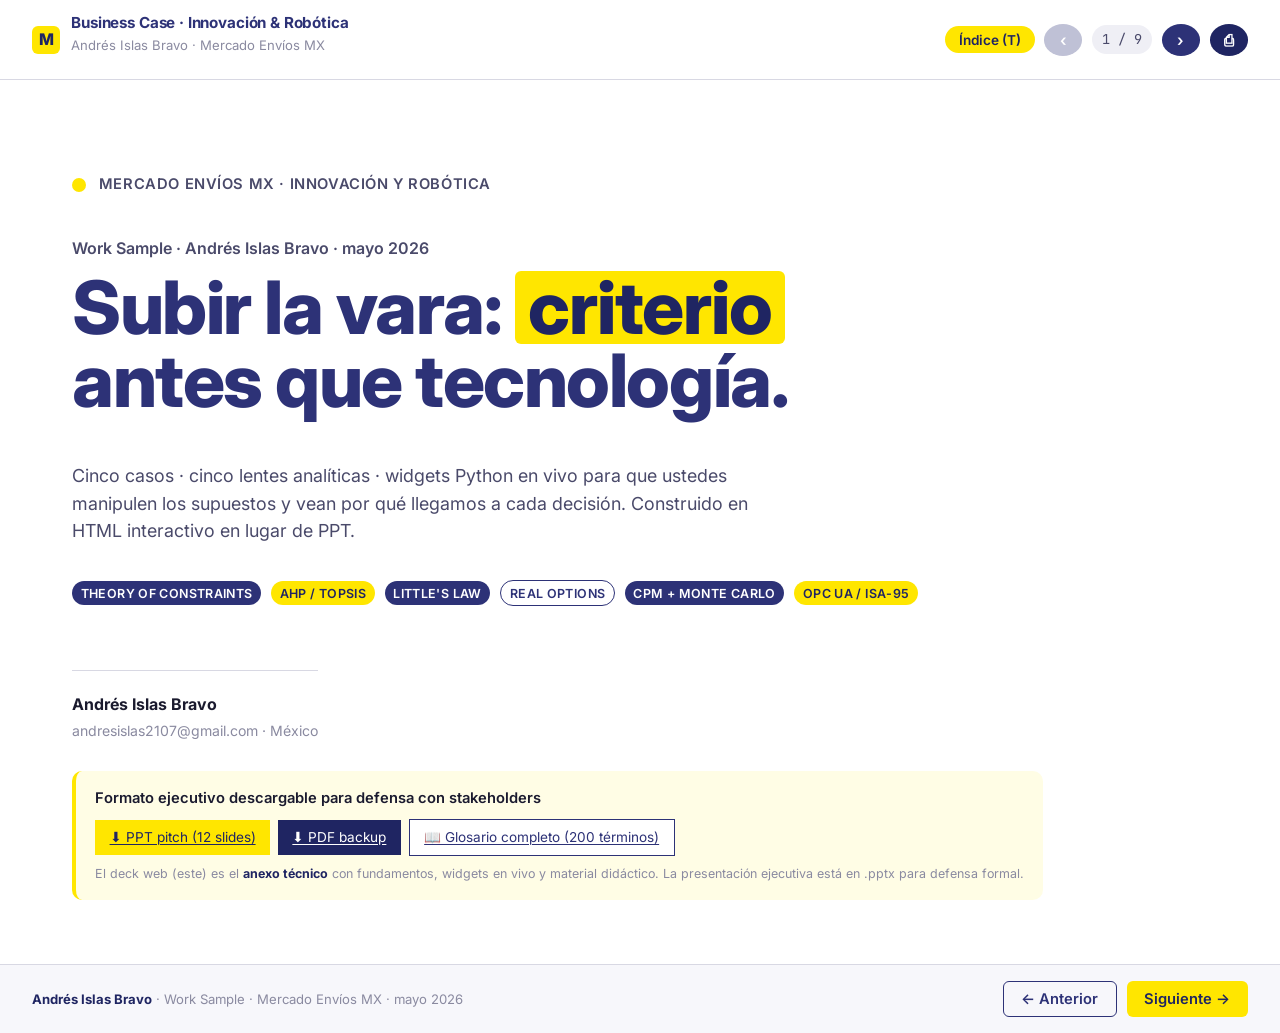
==== commit b359d06c: "Iter6: PPT pitch ejecutivo (12 slides) + Glosario 200 términos + Cover downloads + cache-bust 202605" ====
--- a/index.html
+++ b/index.html
@@ -92,6 +92,16 @@
       <span class="cover__author-name">Andrés Islas Bravo</span>
       <span class="cover__author-meta">andresislas2107@gmail.com · México</span>
     </div>
+
+    <div class="cover__downloads" style="margin-top:1.8rem;padding:1rem 1.2rem;background:rgba(255,230,0,0.10);border-left:4px solid var(--meli-yellow);border-radius:var(--radius);">
+      <p style="margin:0 0 0.6rem;font-weight:600;font-size:0.92rem;color:var(--color-text);">Formato ejecutivo descargable para defensa con stakeholders</p>
+      <div class="flex flex--wrap" style="gap:0.5rem;">
+        <a class="btn-primary" href="exports/business_case_andres_islas_pitch.pptx" download style="font-size:0.85rem;padding:0.45rem 0.9rem;">⬇ PPT pitch (12 slides)</a>
+        <a class="btn-primary" href="exports/business_case_andres_islas_pitch.pdf" download style="font-size:0.85rem;padding:0.45rem 0.9rem;background:var(--meli-blue-dark);color:#fff;">⬇ PDF backup</a>
+        <a class="btn-primary" href="appendix/glosario.html" style="font-size:0.85rem;padding:0.45rem 0.9rem;background:#fff;color:var(--meli-blue);border:1px solid var(--meli-blue);">📖 Glosario completo (200 términos)</a>
+      </div>
+      <p style="margin:0.5rem 0 0;font-size:0.78rem;color:var(--color-text-muted);">El deck web (este) es el <strong>anexo técnico</strong> con fundamentos, widgets en vivo y material didáctico. La presentación ejecutiva está en .pptx para defensa formal.</p>
+    </div>
   </div>
 </section>
 
@@ -282,7 +292,7 @@
   <div class="widget" id="widget-caso1">
     <div class="widget__header">
       <h3 class="widget__title">⚙ Scorecard AHP · muevan los pesos, vean el ranking + evidencia por vendor</h3>
-      <span class="widget__hint">La suma de pesos se normaliza automáticamente. Cada score 0–100 tiene rúbrica y evidencia visibles.</span>
+      <span class="widget__hint">La suma de pesos se normaliza automáticamente. Cada score 0–100 tiene rúbrica y evidencia visibles. <strong>Tip de chart</strong>: toolbar arriba-derecha (zoom · autoscale · download) · doble-click resetea.</span>
     </div>
 
     <div class="widget__controls">
@@ -328,6 +338,20 @@
       <p class="text-xs text-muted" style="margin:0 0 0.7em 0;">Cada vendor con sus 6 scores y la evidencia que los sostiene. Fuentes con link verificable cuando aplica.</p>
       <div id="ahp-ranking"></div>
     </div>
+  </div>
+
+  <!-- ===== Evolución del análisis · SOTA Caso 1 ===== -->
+  <div class="callout callout--yellow mt-3">
+    <p style="margin:0 0 0.3em 0;font-size:0.78rem;font-weight:700;color:var(--meli-blue-dark);letter-spacing:0.06em;text-transform:uppercase;">Evolución del análisis · más allá de AHP 1980</p>
+    <p class="text-sm" style="margin:0 0 0.5em 0;">El baseline AHP responde el case dentro de restricciones de tiempo y datos públicos. Con datos internos de procurement MELI escalaría el análisis a:</p>
+    <ul class="text-sm" style="margin:0 0 0.4em 0;padding-left:1.2rem;">
+      <li><strong>BWM (Best-Worst Method)</strong> — Rezaei 2015 (Omega 53:49–57). Solo 2n−3 comparaciones vs n(n−1)/2 de AHP; consistency ratio típico 0.009 vs 0.03. Tool: <code>pyDecision</code>.</li>
+      <li><strong>TOPSIS + Shannon entropy</strong> — pesos OBJETIVOS data-driven, sin subjetividad del decisor. Tool: <code>scipy.stats.entropy</code> + <code>scikit-learn</code>.</li>
+      <li><strong>XGBoost feature importance</strong> (Chen &amp; Guestrin 2016) sobre histórico de procurement → predice vendor performance futura.</li>
+      <li><strong>Bayesian BWM</strong> (Mohammadi &amp; Rezaei 2020) — credal ranking con confidence intervals para decisiones multi-stakeholder.</li>
+      <li><strong>Fuzzy AHP / Fuzzy TOPSIS</strong> (Kahraman 2003+) — maneja linguistic variables (excelente/bueno/aceptable) cuando los scores son cualitativos.</li>
+    </ul>
+    <p class="text-xs text-muted" style="margin:0;"><em>Catálogo completo de métodos avanzados (12+ técnicas por caso, papers canónicos, tools open-source, casos industria 2024–2026) en <a href="appendix/metodos-avanzados.html" target="_blank">appendix/metodos-avanzados.html</a>.</em></p>
   </div>
 
   <div class="sources">
@@ -421,7 +445,7 @@
   <div class="widget" id="widget-caso2">
     <div class="widget__header">
       <h3 class="widget__title">⚙ Simulador de capacidad · muevan utilización, eficiencia y horas</h3>
-      <span class="widget__hint">El gauge a la derecha marca dónde está el bottleneck en cada combinación.</span>
+      <span class="widget__hint">Las barras rojas marcan el bottleneck en cada combinación. <strong>Tip de chart</strong>: toolbar arriba-derecha (zoom · autoscale) · doble-click resetea.</span>
     </div>
     <div class="widget__controls">
       <div class="widget__control">
@@ -455,6 +479,58 @@
     </div>
 
     <div id="c2-chart" class="widget__chart"><div class="widget__loading">Cargando Python...</div></div>
+  </div>
+
+  <!-- ===== Evolución del análisis · SOTA Caso 2 ===== -->
+  <div class="callout callout--yellow mt-3">
+    <p style="margin:0 0 0.3em 0;font-size:0.78rem;font-weight:700;color:var(--meli-blue-dark);letter-spacing:0.06em;text-transform:uppercase;">Evolución del análisis · más allá de TOC lineal</p>
+    <p class="text-sm" style="margin:0 0 0.4em 0;">TOC + Little's Law (cálculo lineal) cuantifica el bottleneck pero asume llegadas/servicios <em>promedio</em>. En operación real con variabilidad estocástica el bottleneck es dinámico (se mueve con la demanda). Escalado:</p>
+    <ul class="text-sm" style="margin:0 0 0.4em 0;padding-left:1.2rem;">
+      <li><strong>DES — Discrete Event Simulation</strong> (Banks et al, AnyLogic, SimPy) — captura variabilidad real. <strong>Simulador inline abajo</strong> con stdlib Python.</li>
+      <li><strong>Process Mining (PM4Py)</strong> — Van der Aalst, Fraunhofer FIT — extrae el bottleneck REAL desde event logs del WMS sin asumirlo. Anchor: <a href="https://pm4py.fit.fraunhofer.de/" target="_blank">pm4py.fit.fraunhofer.de</a>.</li>
+      <li><strong>Queueing Networks (BCMP + Whitt's QNA)</strong> — Baskett-Chandy-Muntz-Palacios 1975, Whitt 1983 — multi-station con servicio general G/G/c.</li>
+      <li><strong>System Dynamics</strong> (Sterman 2000) — bullwhip + feedback loops upstream/downstream. Tool: <code>PySD</code>.</li>
+      <li><strong>Digital Twin</strong> (AnyLogic + NVIDIA Omniverse Isaac Sim) — what-if validation pre-implementación. Casos 2024: PepsiCo, Ocado, Amazon Shreveport.</li>
+    </ul>
+    <p class="text-xs text-muted" style="margin:0;"><em>Catálogo completo en <a href="appendix/metodos-avanzados.html" target="_blank">appendix/metodos-avanzados.html</a>.</em></p>
+  </div>
+
+  <!-- ===== WIDGET DES (Discrete Event Simulation) — SOTA Caso 2 ===== -->
+  <div class="widget" id="widget-des" style="margin-top:1rem;border-left:4px solid var(--color-info);">
+    <div class="widget__header">
+      <h3 class="widget__title">⚙ SOTA: Discrete Event Simulation · variabilidad estocástica</h3>
+      <span class="widget__hint">Pure-Python (heapq) — modela llegadas Poisson + servicios Gamma (CV ajustable). Capture lo que TOC lineal asume promedio. <strong>Tip de chart</strong>: toolbar arriba-derecha · doble-click resetea.</span>
+    </div>
+    <div class="widget__controls">
+      <div class="widget__control">
+        <label>Tasa de llegada (items/hr) <span class="value-display" id="des-rate-pa-val">200/hr</span></label>
+        <input type="range" id="des-rate-pa" min="50" max="600" value="200" step="10">
+      </div>
+      <div class="widget__control">
+        <label>CV — Coef. de Variación <span class="value-display" id="des-cv-val">0.50</span></label>
+        <input type="range" id="des-cv" min="0.10" max="1.50" value="0.50" step="0.05">
+      </div>
+      <div class="widget__control">
+        <label>Horas simuladas <span class="value-display" id="des-sim-hours-val">100h</span></label>
+        <input type="range" id="des-sim-hours" min="20" max="400" value="100" step="20">
+      </div>
+      <div class="widget__control">
+        <label>Número de runs <span class="value-display" id="des-n-runs-val">30</span></label>
+        <input type="range" id="des-n-runs" min="5" max="80" value="30" step="5">
+      </div>
+    </div>
+
+    <div class="widget__output">
+      <div class="kpi"><span class="kpi__value" id="des-out-mean" style="font-size:1.4rem;">—</span><span class="kpi__label">Throughput μ</span></div>
+      <div class="kpi"><span class="kpi__value" id="des-out-p10" style="font-size:1.2rem;color:var(--color-warning);">—</span><span class="kpi__label">p10</span></div>
+      <div class="kpi"><span class="kpi__value" id="des-out-p50" style="font-size:1.2rem;">—</span><span class="kpi__label">p50</span></div>
+      <div class="kpi"><span class="kpi__value" id="des-out-p90" style="font-size:1.2rem;color:var(--color-success);">—</span><span class="kpi__label">p90</span></div>
+      <div class="kpi"><span class="kpi__value" id="des-out-linear" style="font-size:1.2rem;color:var(--color-text-muted);">—</span><span class="kpi__label">TOC lineal</span></div>
+      <div class="kpi"><span class="kpi__value" id="des-out-delta" style="font-size:1.2rem;">—</span><span class="kpi__label">Δ vs lineal</span></div>
+      <div class="kpi"><span class="kpi__value" id="des-out-bottleneck" style="font-size:1rem;color:var(--color-danger);">—</span><span class="kpi__label">Bottleneck dinámico</span></div>
+    </div>
+
+    <div id="des-chart" class="widget__chart"><div class="widget__loading">Cargando DES (pure-Python)...</div></div>
   </div>
 
   <div class="sources">
@@ -519,7 +595,7 @@
   <div class="widget" id="widget-caso3">
     <div class="widget__header">
       <h3 class="widget__title">⚙ Simulador de productividad · sensibilidad por palanca</h3>
-      <span class="widget__hint">El delta % se calcula contra el baseline (301.4 items/hr).</span>
+      <span class="widget__hint">El delta % se calcula contra el baseline (301.4 items/hr). <strong>Tip de chart</strong>: toolbar arriba-derecha (zoom · autoscale) · doble-click resetea.</span>
     </div>
     <div class="widget__controls">
       <div class="widget__control">
@@ -548,6 +624,20 @@
     </div>
 
     <div id="c3-chart" class="widget__chart"><div class="widget__loading">Cargando Python...</div></div>
+  </div>
+
+  <!-- ===== Evolución del análisis · SOTA Caso 3 ===== -->
+  <div class="callout callout--yellow mt-3">
+    <p style="margin:0 0 0.3em 0;font-size:0.78rem;font-weight:700;color:var(--meli-blue-dark);letter-spacing:0.06em;text-transform:uppercase;">Evolución del análisis · más allá de T_rack determinístico</p>
+    <p class="text-sm" style="margin:0 0 0.4em 0;">T_rack lineal es defendible para baseline; con fleet &gt;50 robots y mix SKU heterogéneo escalaría a:</p>
+    <ul class="text-sm" style="margin:0 0 0.4em 0;padding-left:1.2rem;">
+      <li><strong>MAPF — PIBT (Priority Inheritance with Backtracking)</strong> — Okumura 2022, Artificial Intelligence — coordinación de &gt;100 robots sin colisiones, lifelong assignment. Predecesor: CBS (Sharon et al 2015).</li>
+      <li><strong>CP-SAT (Google OR-Tools)</strong> — Constraint Programming para slotting óptimo + pod-to-station assignment con N restricciones. Wins MiniZinc Challenge gold.</li>
+      <li><strong>MARL — QMIX</strong> (Rashid et al 2018) / <strong>MAPPO</strong> (Yu et al 2022) — policies cooperativas escalables. Benchmark abierto: <code>RWARE</code> (Robotic Warehouse).</li>
+      <li><strong>NSGA-II</strong> (Deb 2002) o <strong>Simulated Annealing</strong> (Henn &amp; Schmid 2013) — order batching multi-objetivo (Pareto).</li>
+      <li><strong>Learning-guided MAPF</strong> — Ma et al MIT-Symbotic 2026: híbrido RL + planning, +25% throughput vs routing puro.</li>
+    </ul>
+    <p class="text-xs text-muted" style="margin:0;"><em>Casos industria 2024–2026: Ocado OSP (3,000+ bots), Symbotic + Amazon Shreveport, Geek+ ORL (+20% efficiency vs heurísticos). Detalle en <a href="appendix/metodos-avanzados.html" target="_blank">appendix/metodos-avanzados.html</a>.</em></p>
   </div>
 
   <div class="sources">
@@ -656,6 +746,21 @@
     <strong>Insight slide para el líder</strong>: «FC-X muestra utilización 60% pero throughput plano vs FC-Y. Hipótesis: bottleneck en sortation post-pick.
     Recomendación: profundizar antes de expandir Y a más FCs.»<br>
     <em>Recomendación accionable</em> &gt; <em>dashboard pasivo</em>.
+  </div>
+
+  <!-- ===== Evolución del análisis · SOTA Caso 4 ===== -->
+  <div class="callout callout--yellow mt-3">
+    <p style="margin:0 0 0.3em 0;font-size:0.78rem;font-weight:700;color:var(--meli-blue-dark);letter-spacing:0.06em;text-transform:uppercase;">Evolución del análisis · más allá de SQL + ABC/XYZ</p>
+    <p class="text-sm" style="margin:0 0 0.4em 0;">SQL + Pareto 80/20 + ABC/XYZ es punto de partida; con escala MELI escalaría a:</p>
+    <ul class="text-sm" style="margin:0 0 0.4em 0;padding-left:1.2rem;">
+      <li><strong>Foundation models 2024–2025</strong>: <strong>Chronos</strong> (Amazon Science 2024, tokenización LLM-style, zero-shot multivariate) · <strong>TimesFM</strong> (Google, 100B+ timepoints training) · <strong>TimeGPT</strong> (Nixtla, API 3 líneas + anomaly detection). Para SKUs nuevos sin historical.</li>
+      <li><strong>Causal Inference (DoWhy / EconML)</strong> — Microsoft 2020+ — investiga POR QUÉ varía X entre FCs, beyond correlation. Identifica confounders, intervention effects.</li>
+      <li><strong>SPC moderno</strong>: CUSUM (Page 1954) + EWMA (Roberts 1959) + Prophet anomaly detection — detección real-time de shifts 1σ en 10 subgrupos.</li>
+      <li><strong>Demand sensing real-time</strong> — Walmart RTLS, AWS+Kearney — 200+ signals (POS live + weather + social + search trends).</li>
+      <li><strong>Clustering moderno</strong> (k-means / HDBSCAN / GMM) — segmenta SKUs por patrón de demanda (varianza + autocorrelación + seasonality) → políticas de forecast diferenciadas.</li>
+      <li><strong>SKU embeddings</strong> (Word2Vec / GraphSAGE) — captura correlación entre SKUs desde order baskets.</li>
+    </ul>
+    <p class="text-xs text-muted" style="margin:0;"><em>Casos: Amazon Science Chronos open-source, Walmart sensor-fusion AI stack, Picnic TFT delivery forecasting. Detalle en <a href="appendix/metodos-avanzados.html" target="_blank">appendix/metodos-avanzados.html</a>.</em></p>
   </div>
 </section>
 
@@ -720,7 +825,7 @@
   <div class="widget" id="widget-caso5">
     <div class="widget__header">
       <h3 class="widget__title">⚙ Gantt simulator · ajusten duraciones, vean el go-live y el critical path</h3>
-      <span class="widget__hint">PERT (US Navy 1958): cada fase con distribución triangular ±20% (rango estándar proyectos de complejidad media). Monte Carlo n=500.</span>
+      <span class="widget__hint">PERT (US Navy 1958): cada fase con distribución triangular ±20%. Monte Carlo n=500. <strong>Tip de chart</strong>: toolbar arriba-derecha (zoom · pan · autoscale para volver a vista completa) · doble-click resetea.</span>
     </div>
     <div class="widget__controls">
       <div class="widget__control">
@@ -760,7 +865,66 @@
     <p style="margin:0 0 0.3em 0;font-size:0.78rem;font-weight:700;color:var(--meli-blue-dark);letter-spacing:0.06em;text-transform:uppercase;">Cómo leer p50 vs p90</p>
     <p class="text-sm" style="margin-bottom:0.3em;"><strong>p50</strong> (mediana) = expectativa interna realista para planificación. En el 50% de las simulaciones, el proyecto termina antes de esa fecha. Es lo que asumo internamente.</p>
     <p class="text-sm" style="margin-bottom:0.3em;"><strong>p90</strong> (percentil 90) = el compromiso que hago al CEO. En 9 de cada 10 escenarios el proyecto termina antes. Si digo p90 y llego antes, gano credibilidad; si digo p50 y llego después, pierdo. Diferencia típica p50→p90: 4–6 sem.</p>
-    <p class="text-sm" style="margin:0;"><strong>Por qué ±20% triangular</strong>: PERT 3-point estimation con variance ±20% es el rango estándar para proyectos de complejidad media. Para POC pioneer (tech sin precedente interno) se sube a ±30%; para tareas rutinarias bajaría a ±10%.</p>
+    <p class="text-sm" style="margin:0;"><strong>Por qué ±20% triangular</strong>: PERT 3-point estimation con variance ±20% es el rango estándar para proyectos de complejidad media. Para POC pioneer (tech sin precedente interno) se sube a ±30%; para tareas rutinarias bajaría a ±10%. <strong>Update iter5</strong>: el simulador ahora usa <strong>Beta-PERT (Vose 2008)</strong> en lugar de triangular — distribución más suave, sobrepesa el modo realista vs colas.</p>
+  </div>
+
+  <!-- ===== Evolución del análisis · SOTA Caso 5 ===== -->
+  <div class="callout callout--yellow mt-3">
+    <p style="margin:0 0 0.3em 0;font-size:0.78rem;font-weight:700;color:var(--meli-blue-dark);letter-spacing:0.06em;text-transform:uppercase;">Evolución del análisis · más allá de CPM + Monte Carlo triangular</p>
+    <p class="text-sm" style="margin:0 0 0.4em 0;">CPM + Monte Carlo es defendible, pero hay 3 mejoras concretas — implementadas abajo:</p>
+    <ul class="text-sm" style="margin:0 0 0.4em 0;padding-left:1.2rem;">
+      <li><strong>Beta-PERT (Vose 2008)</strong> en lugar de triangular — ya aplicado en el simulador Gantt arriba (distribución más realista que kink en moda).</li>
+      <li><strong>Real Options binomial tree (Cox-Ross-Rubinstein 1979)</strong> — valora el gate Fase 7 como CALL option sobre el CAPEX. La flexibilidad de cancelar tiene VALOR cuantificable. <strong>Widget interactivo abajo</strong>.</li>
+      <li><strong>Sobol indices (Sobol 1967 / Saltelli 2002)</strong> — sensitivity variance-based del NPV: revela qué variable domina la varianza (típicamente adoption rate &gt;&gt; CAPEX). Widget en slide cierre.</li>
+      <li><strong>RCPSP</strong> (Resource-Constrained PS) con OR-Tools CP-SAT — schedule óptimo bajo recursos discretos limitados.</li>
+      <li><strong>Bayesian Kalman filter</strong> (Kalman 1960) — updating de estimates de duración en tiempo real conforme avanzan los milestones.</li>
+      <li><strong>Critical Chain Method</strong> (Goldratt 1997) — project buffer en lugar de task buffers; elimina student syndrome + Parkinson's Law.</li>
+    </ul>
+    <p class="text-xs text-muted" style="margin:0;"><em>Detalle papers + tools en <a href="appendix/metodos-avanzados.html" target="_blank">appendix/metodos-avanzados.html</a>.</em></p>
+  </div>
+
+  <!-- ===== WIDGET REAL OPTIONS BINOMIAL TREE — SOTA Caso 5 ===== -->
+  <div class="widget" id="widget-real-options" style="margin-top:1rem;border-left:4px solid var(--color-success);">
+    <div class="widget__header">
+      <h3 class="widget__title">⚙ SOTA: Real Options binomial tree · valor del gate Fase 7</h3>
+      <span class="widget__hint">Cox-Ross-Rubinstein 1979. CALL option americana sobre el CAPEX de fabricación. La flexibilidad de cancelar el deploy si POC falla tiene VALOR ≠ NPV "punto" del DCF clásico. <strong>Tip de chart</strong>: hover sobre nodos para detalle · doble-click resetea.</span>
+    </div>
+
+    <div class="widget__controls">
+      <div class="widget__control">
+        <label>S — Valor presente del subyacente (USD K) <span class="value-display" id="ro-S-val">$600K</span></label>
+        <input type="range" id="ro-S" min="100" max="2000" value="600" step="50">
+      </div>
+      <div class="widget__control">
+        <label>K — Strike CAPEX (USD K) <span class="value-display" id="ro-K-val">$500K</span></label>
+        <input type="range" id="ro-K" min="100" max="2000" value="500" step="50">
+      </div>
+      <div class="widget__control">
+        <label>σ — Volatility anual <span class="value-display" id="ro-sigma-val">30%</span></label>
+        <input type="range" id="ro-sigma" min="5" max="80" value="30" step="5">
+      </div>
+      <div class="widget__control">
+        <label>T — Tiempo a expiration (años) <span class="value-display" id="ro-T-val">0.50y</span></label>
+        <input type="range" id="ro-T" min="0.10" max="2.00" value="0.50" step="0.10">
+      </div>
+      <div class="widget__control">
+        <label>r — Tasa libre de riesgo <span class="value-display" id="ro-r-val">5.0%</span></label>
+        <input type="range" id="ro-r" min="0" max="15" value="5" step="0.5">
+      </div>
+      <div class="widget__control">
+        <label>N — Pasos del árbol <span class="value-display" id="ro-N-val">6</span></label>
+        <input type="range" id="ro-N" min="3" max="10" value="6" step="1">
+      </div>
+    </div>
+
+    <div class="widget__output">
+      <div class="kpi"><span class="kpi__value" id="ro-out-value" style="font-size:1.4rem;color:var(--color-success);">—</span><span class="kpi__label">Valor opción</span></div>
+      <div class="kpi"><span class="kpi__value" id="ro-out-intrinsic" style="font-size:1.2rem;">—</span><span class="kpi__label">Valor intrínseco</span></div>
+      <div class="kpi"><span class="kpi__value" id="ro-out-timevalue" style="font-size:1.2rem;">—</span><span class="kpi__label">Time value</span></div>
+      <div class="kpi"><span class="kpi__value" id="ro-out-params" style="font-size:0.9rem;color:var(--color-text-muted);">—</span><span class="kpi__label">u · d · p</span></div>
+    </div>
+
+    <div id="ro-chart" class="widget__chart"><div class="widget__loading">Cargando árbol binomial...</div></div>
   </div>
 
   <div class="sources">
@@ -773,55 +937,92 @@
   </div>
 </section>
 
-<!-- ============================ SLIDE 07 · MOTIVACIONALES (BRIEF) ============================ -->
+<!-- ============================ SLIDE 07 · MOTIVACIONALES (BLOG) ============================ -->
 <section id="slide-motivacionales" class="slide">
   <div class="slide__header">
     <div class="slide__eyebrow">
       <span class="slide__number">07</span>
-      <span class="slide__kicker">Preguntas adicionales · resumen</span>
-    </div>
-    <h2 class="slide__title">Motivacionales — 3 bullets cada una. Detalle completo en PDF formal.</h2>
-    <p class="slide__subtitle">El PDF está en <code>exports/motivacionales_andres_islas.pdf</code> (también adjunto al email).</p>
-  </div>
-
-  <div class="grid grid--2">
-    <div class="card">
-      <h4>1. ¿Qué te interesa del puesto?</h4>
-      <ul class="text-sm">
-        <li>Crear e innovar es lo que me mueve. En Limser construí un sistema de asistencia remota encriptado que redujo viáticos y bajó el tiempo de respuesta a &lt;3 hrs — sigo recibiendo mensajes de colaboradores agradeciendo que les facilitó la vida.</li>
-        <li>En MELI quiero ir a plantas <em>autónomas</em>, gemelos digitales para iteración en software, arquitecturas a prueba de balas donde las celdas vecinas redistribuyen carga si un robot falla.</li>
-        <li>El reto de escala 10–100× lo que he tocado, el cross-equipo con Brasil regional, y aterrizar la receta de innovación en MX cuando aún se está escribiendo.</li>
-      </ul>
-    </div>
-    <div class="card">
-      <h4>2. Fortaleza · debilidad</h4>
-      <ul class="text-sm">
-        <li><strong>Fortaleza</strong>: tomar problemas concretos y entregar la solución completa — desde la arquitectura hasta el código que la sostiene. Transfer cars de 90 T SIL-2 a Fortune 500 con un equipo de 6 ingenieros, y en paralelo el stack de control + fusión sensorial de un AGV agrícola escrito desde cero en 6 semanas.</li>
-        <li><strong>Debilidad</strong>: siempre fue el querer más antes de tiempo. Cuando arrancaba como ingeniero me empujé a cosas para las que no estaba listo y terminé en quiebra; me costó la relación con mi pareja en ese momento. Ese alto forzado fue el que cambió las cosas: leí <em>Ego Is the Enemy</em> (Ryan Holiday) y por primera vez pude ponerle nombre a cómo me autosaboteaba. Después vinieron los hábitos prácticos — matrices de riesgo antes de comprometerme, planear por etapas. Pero el cambio de fondo fue aprender a escuchar al ego como señal, no como impulso.</li>
-        <li>Hoy se manifiesta en cosas concretas: padre de familia presente sin abandonar mis proyectos, y saber decir no a algo que parece atractivo pero no encaja. Por eso tampoco me pongo títulos a mí mismo — prefiero que la lectura del rango venga del equipo después de ver el trabajo.</li>
-      </ul>
-    </div>
-    <div class="card">
-      <h4>3. Tres años</h4>
-      <ul class="text-sm">
-        <li>No me interesa la siguiente etiqueta del organigrama, sino el alcance del impacto — quiero influir en lo que MELI crea, elige y despliega, no solo en cómo opera.</li>
-        <li><strong>Corto plazo (2 años)</strong>: autonomía operativa de varios procesos críticos en CEDIS con &lt;10% de downtime. Eso es IA aplicada al piso, no automatización aislada. Ya hice algo análogo en mantenimiento: una IA que supervisaba las tareas diarias del equipo, alimentada por un data lake con manuales y <em>ground truth</em>, entregaba sugerencias accionables al técnico en campo y redujo tiempos de diagnóstico. En MELI puede escalar a sensores + IA + WMS unificado + dashboards que recomiendan, no solo muestran.</li>
-        <li><strong>Tres años</strong>: contribuir a la arquitectura unificada de la red MX bajo ISA-95 + OPC UA, mentorear specialists juniors, y homologar los CEDIS principales con los secundarios. Horizonte largo (<em>The Wave</em>, cofundador DeepSeek): LLMs → robots VLA → computación cuántica para simulación. MELI ya está en la 2da ola (Cajamar, Agility); el rol decide si llegamos preparados a la 3ra.</li>
-      </ul>
-    </div>
-    <div class="card">
-      <h4>4. A challenge I overcame <span class="brand-tag brand-tag--ghost" style="font-size:0.65rem;">EN per brief</span></h4>
-      <ul class="text-sm">
-        <li><strong>Limser × Harsco</strong> (plant directors reporting into Brazil — same setup as MELI). When I joined, the AGV project was failing and the customer lead, Miguel, was openly upset.</li>
-        <li>I proposed standing up an automation department from scratch with me accountable; rebuilt the methodology around foundry realities (induction furnace safety, AGV failure consequences) and added a load-cell-to-WMS integration that gave Ternium audit-grade metal-quality data.</li>
-        <li>Outcome: the Harsco plant — which was internally debated for closure — used our delivery to renew a 10-year operating extension with Ternium. Last visit ended with handshakes and conversations about future projects. Limser still works with Harsco today.</li>
-      </ul>
-    </div>
-  </div>
-
-  <div class="callout callout--yellow mt-3">
-    <strong>El PDF formal</strong> tiene cada respuesta a 2 párrafos con storytelling completo + métricas verificables. Está pensado para lectura aparte del deck.
-  </div>
+      <span class="slide__kicker">Preguntas adicionales</span>
+    </div>
+    <h2 class="slide__title">Motivacionales · respuestas completas.</h2>
+    <p class="slide__subtitle">Las mismas respuestas del PDF formal, en formato narrativo con material visual de proyectos verificables.</p>
+  </div>
+
+  <!-- PDF download bar -->
+  <div class="pdf-download-bar">
+    <div class="pdf-download-bar__text">
+      <p class="pdf-download-bar__title">📄 ¿Prefieren leerlo en PDF?</p>
+      <p class="pdf-download-bar__sub">El documento formal de 4 páginas también va adjunto al email. Misma redacción + tipografía Inter institucional.</p>
+    </div>
+    <a class="btn-primary" href="exports/motivacionales_andres_islas.pdf" download>Descargar PDF (37 KB)</a>
+  </div>
+
+  <!-- ============== Q1 ¿Qué te interesa? ============== -->
+  <article class="motivacional-article">
+    <h3><span class="num">1</span> ¿Qué te interesa del puesto?</h3>
+
+    <p>Lo que me mueve cada día es crear e innovar. En cada rol técnico que he tomado he buscado que mi tiempo en esa empresa fuera un antes y un después. Un ejemplo concreto: en Limser construí un sistema de asistencia remota encriptado para mantenimiento de software de equipos de alto valor; los ingenieros dejaron de viajar a sitio, la empresa redujo viáticos, y el tiempo de respuesta bajó a menos de tres horas. Sigo recibiendo mensajes de colaboradores que agradecen que ese sistema les facilitó la vida y el balance con su familia. Otro caso es la última startup, donde escribí desde cero la pila de algoritmos para que AGVs navegaran en invernaderos — un escenario donde la mayoría de los AGVs comerciales fallan —; esos robots están hoy en producción, ayudando a la seguridad alimentaria, que es uno de los retos humanos más grandes. También aporto cuando no hay dinero de por medio: contribuciones a <code>nav2</code> de ROS&nbsp;2, porque me importa que la robótica esté cada vez más presente en la vida cotidiana.</p>
+
+    <p>En Mercado Libre me interesa exactamente eso: subir la vara. No hablo solo de plantas automatizadas, sino de plantas <em>autónomas</em>; usar gemelos digitales para iterar configuraciones y procesos en software antes de tocar el piso; diseñar arquitecturas a prueba de balas, donde si un robot falla, las celdas vecinas redistribuyen carga dinámicamente y la línea no se para. Sumado a esto, el reto de escala (10–100× de lo que he tocado), el trabajo cross-equipo con Brasil regional, y la oportunidad de estar en MX cuando la receta de innovación aún se está escribiendo, hacen que sea el rol al que quiero entrar.</p>
+
+  </article>
+
+  <!-- ============== Q2 Fortaleza · debilidad ============== -->
+  <article class="motivacional-article">
+    <h3><span class="num">2</span> ¿Cuál es tu mayor fortaleza y tu mayor debilidad?</h3>
+
+    <p><strong>Fortaleza</strong>: tomar problemas concretos y entregar la solución completa — desde definir la arquitectura hasta escribir el código que la sostiene. En automatización industrial pesada dirigí el delivery de transfer cars de 90 toneladas certificadas TÜV SIL-2 a clientes Fortune 500, con un equipo de seis ingenieros. En paralelo, en la última startup, escribí cada línea del stack de control y fusión sensorial de un AGV agrícola en seis semanas con un BOM de $3K USD, y defendí el unit economics ante VCs (hectáreas → ROI año 1). Esa intersección entre depth técnica y criterio de inversión es la base con la que llego al rol.</p>
+
+    <p><strong>Debilidad</strong>: mi mayor debilidad ha sido siempre el querer más antes de tiempo. Cuando estaba arrancando como ingeniero, antes de que mi primera empresa funcionara, me obsesioné con ser más de lo que era — rechazaba puestos junior pensando que merecía algo mayor, me empujaba a cosas para las que aún no estaba listo. Terminé en quiebra, y la quiebra no fue solo financiera: me costó la relación con mi pareja en ese momento, y me obligó a parar.</p>
+
+    <p>Ese alto forzado fue lo que cambió las cosas. Por primera vez tuve que mirar de frente cómo me estaba autosaboteando, y un libro me ayudó a ponerle nombre: <em>Ego Is the Enemy</em>, de Ryan Holiday. Después vinieron los hábitos prácticos — usar matrices de riesgo antes de comprometerme con un siguiente paso, planear por etapas en lugar de saltármelos, ser explícito conmigo mismo sobre lo que estaba listo para asumir. Pero el cambio de fondo fue aprender a escuchar al ego como señal, no como impulso.</p>
+
+    <p>Hoy esa lección se manifiesta en cosas concretas. Soy padre de familia presente sin abandonar mis proyectos. Sé cuándo decir no a algo que parece atractivo pero no encaja. Y en este case en particular: no me pongo títulos a mí mismo — prefiero que la lectura del rango la haga el equipo después de ver el trabajo.</p>
+
+    <figure data-media-slot="q2-agv-agricola">
+      <img src="assets/images/q2-agv-agricola.jpg" alt="AGV agrícola navegando en invernadero" loading="lazy" style="max-height:520px;width:auto;">
+      <figcaption>AGV agrícola navegando en invernadero · stack de control y fusión sensorial escrito desde cero en 6 semanas, BOM USD $3K</figcaption>
+    </figure>
+  </article>
+
+  <!-- ============== Q3 Tres años ============== -->
+  <article class="motivacional-article">
+    <h3><span class="num">3</span> Si obtienes el puesto, ¿cómo te ves dentro de 3 años?</h3>
+
+    <p>Quiero crecer dentro de MELI, pero lo que de verdad me importa no es la siguiente etiqueta en el organigrama — es el alcance del impacto. Quiero llegar a un punto donde mi visión influya no solo en cómo operamos sino en lo que MELI crea, elige y despliega.</p>
+
+    <p>A corto plazo, los próximos dos años los veo enfocados en algo concreto y medible: la autonomía operativa de varios procesos críticos en CEDIS con menos del 10% de downtime. Eso significa más que automatización aislada — significa IA aplicada al piso. Ya hice algo análogo: construí una IA que supervisaba las tareas diarias del equipo de mantenimiento, alimentada por un data lake con manuales técnicos y <em>ground truth</em>, y entregaba sugerencias accionables al técnico en campo. Eso redujo tiempos de diagnóstico y dejó al técnico hacer lo que un humano hace mejor: tomar la decisión final con contexto completo. En MELI ese principio puede escalar mucho — sensores en piso + IA + WMS unificado + dashboards que no solo muestran el estado, sino que recomiendan la siguiente decisión.</p>
+
+    <p>A tres años quiero estar contribuyendo a la arquitectura unificada de toda la red MX bajo ISA-95 + OPC UA, mentoreando a specialists juniors, y ayudando a definir la siguiente generación de FCs — empezando por homologar los CEDIS principales con los secundarios, donde aún no se ha tocado, para que ningún sitio quede rezagado.</p>
+
+    <p>El horizonte que me mantiene mirando lejos lo describe <em>The Wave</em>, del cofundador de DeepSeek: tres olas tecnológicas que están reconfigurando la economía. La primera son los LLMs — donde estamos ahora. La segunda son los robots, particularmente los VLA aspirando a generalistas — donde nos estamos moviendo, y a la que MELI ya se está subiendo con casos como Cajamar y el acuerdo con Agility Robotics. La tercera, que viene como consecuencia natural del volumen de datos que esos robots generan, es la computación cuántica como nueva forma de procesar simulaciones a una granularidad que el cómputo clásico no alcanza.</p>
+
+    <p>Quiero ayudar a MELI a subirse a esa tercera ola cuando llegue, no de reactivo. La cuántica abre ventanas concretas: simulación de procesos a granularidad sin precedentes, diseño óptimo de <em>warehouses</em>, distribución dinámica de activos, e incluso modelos para homologar la operación robótica entre CEDIS principales y secundarios bajo restricciones que hoy son intratables. No es trabajo del primer año, pero las decisiones de arquitectura que tomemos ahora — qué datos capturamos, qué interfaces estandarizamos, qué hipótesis modelamos — determinan si estamos listos cuando esa ola llegue. En esta carrera tecnológica, el primero en aterrizar la aplicación real gana <em>market share</em>. Quiero aportar exactamente eso a Mercado Libre.</p>
+
+    <figure data-media-slot="q3-arquitectura-ia">
+      <img src="assets/images/q3-arquitectura-ia.svg" alt="Diagrama de arquitectura IA + datalake propuesta para CEDIS MELI" loading="lazy">
+      <figcaption>Arquitectura propuesta · IA aplicada al piso CEDIS · meta corto plazo (año 1-2): autonomía operativa con &lt;10% downtime · patrón replicable del proyecto Limser escalado a fleet</figcaption>
+    </figure>
+  </article>
+
+  <!-- ============== Q4 Challenge — EN ============== -->
+  <article class="motivacional-article">
+    <h3><span class="num">4</span> A challenge I overcame <span class="brand-tag brand-tag--ghost" style="font-size:0.65rem;">in English, per brief</span></h3>
+
+    <p>The challenge came early in my time at Limser. The customer was <strong>Harsco</strong>, a metals services company whose plant directors reported into Brazil. By the time I joined the project, the relationship had deteriorated: the AGVs we were building for their foundry weren't progressing as expected, Limser didn't have a clear methodology to push them through, and Miguel from Harsco — the customer lead — was visibly upset. The first time I walked into the plant in person, the meeting opened with reproaches, not introductions.</p>
+
+    <p>I made a deliberate choice: rather than patch the AGV development plan and hope, I proposed standing up an automation department from scratch inside Limser, with myself accountable. The customer agreed to give us a chance. I rebuilt the development methodology around the actual realities of the foundry — the safety risks of running automated equipment around induction furnaces, the operational consequences if one AGV failed mid-shift, the criticality of integrating the AGVs with their WMS so a load-cell-based weighing system could feed inventory and metal-quality data downstream to Ternium, their downstream customer. The pressure was sharp: in side conversations with the LatAm director of procurement, he told me that the Harsco plant was internally being debated for closure, and that what we were delivering — AGVs plus the integrated weighing/WMS narrative — was the lever they were using to negotiate a ten-year operational extension with Ternium.</p>
+
+    <p>I built the team from people I had met in collegiate robotics teams, who shared the same drive. The project ran on a tight budget vs. a tight timeline, and the trade-off was managed week by week between scope, overtime and progress. On the last visit I made to the plant, Miguel and I had coffee, shook hands, and started talking about future projects. The plant kept operating. Limser is still working with Harsco today — on cranes now, a different scope. That outcome taught me what it really means to take ownership of something that started badly, to step into a high-pressure customer relationship and let the work do the speaking. It is also the kind of relationship I would want to build with the MELI operations leaders in Brazil — starting calm, showing up, and proving the work case by case.</p>
+
+    <figure data-media-slot="q4-transfer-car">
+      <video autoplay loop muted playsinline preload="auto" style="max-height:560px;width:auto;background:#000;">
+        <source src="assets/videos/q4-transfer-car.mp4" type="video/mp4">
+        Tu navegador no soporta video HTML5. Descarga el archivo desde <a href="assets/videos/q4-transfer-car.mp4">aquí</a>.
+      </video>
+      <figcaption>Transfer car 90 T en operación · proyecto Limser × Harsco · certificación TÜV SIL-2 con sensores SICK · loop sin audio</figcaption>
+    </figure>
+  </article>
 </section>
 
 <!-- ============================ SLIDE 99 · CIERRE ============================ -->
@@ -859,6 +1060,37 @@
       <h4>Supuestos transparentes</h4>
       <p class="text-sm">Todo dato no verificable, declarado. Stack MELI asumido, salario MX, CAPEX rangos, SLA estándar. Mueve un supuesto y el deck reacciona.</p>
     </a>
+    <a class="card" href="appendix/metodos-avanzados.html" target="_blank" style="text-decoration:none;color:inherit;border:2px solid var(--meli-yellow-dark);">
+      <h4>🆕 Métodos avanzados / SOTA 2024–2026</h4>
+      <p class="text-sm">Catálogo curado: BWM · DES · MAPF PIBT · CP-SAT · Chronos · TimesFM · DoWhy · Real Options binomial · Beta-PERT · Sobol · Critical Chain · Process Mining. Papers canónicos + tools open-source + casos industria Amazon/Ocado/Geek+/MIT-Symbotic.</p>
+    </a>
+  </div>
+
+  <!-- ===== WIDGET SOBOL INDICES — SOTA cross-case ===== -->
+  <div class="widget" id="widget-sobol" style="margin-top:1.4rem;border-left:4px solid var(--meli-blue);">
+    <div class="widget__header">
+      <h3 class="widget__title">⚙ SOTA bonus: Sobol indices · sensibilidad varianza-based del NPV</h3>
+      <span class="widget__hint">Sobol 1967 / Saltelli 2002. Descompone la varianza del NPV en contribuciones por variable (sin asumir linealidad, maneja interacciones). Pure-Python numpy-only. <strong>Tip de chart</strong>: toolbar arriba-derecha · doble-click resetea.</span>
+    </div>
+
+    <div class="widget__controls">
+      <div class="widget__control">
+        <label>Número de samples Saltelli <span class="value-display" id="sobol-n-samples-val">128</span></label>
+        <input type="range" id="sobol-n-samples" min="64" max="512" value="128" step="32">
+        <span class="text-xs text-muted" style="display:block;margin-top:0.2em;font-style:italic;">Más samples = más precisión, más tiempo. 128 samples ≈ 1024 model evals.</span>
+      </div>
+    </div>
+
+    <div class="widget__output">
+      <div class="kpi"><span class="kpi__value" id="sobol-dominant" style="font-size:1.2rem;color:var(--color-info);">—</span><span class="kpi__label">Variable dominante</span></div>
+      <div class="kpi"><span class="kpi__value" id="sobol-dominant-pct" style="font-size:1.2rem;">—</span><span class="kpi__label">Total-order index</span></div>
+    </div>
+
+    <div id="sobol-chart" class="widget__chart"><div class="widget__loading">Cargando Sobol Saltelli sampling...</div></div>
+
+    <div class="callout mt-2" style="border-left-color:var(--meli-blue);background:var(--color-bg-soft);">
+      <p class="text-sm" style="margin:0;"><strong>Interpretación</strong>: <code>S₁</code> es la contribución directa de cada variable a la varianza del NPV. <code>S_T</code> incluye interacciones (siempre &gt; S₁). Si <code>S_T</code> &gt;&gt; <code>S₁</code>, hay interacciones fuertes. Si una variable tiene <code>S₁ ≈ 0</code> y <code>S_T ≈ 0</code> → es ruido, no invertir en estimarla. Si <code>S₁ ≈ S_T &gt; 0.5</code> → variable domina el NPV, focus aquí.</p>
+    </div>
   </div>
 
   <div class="card card--blue mt-3">
@@ -895,10 +1127,14 @@
   "packages": []
 }
 </py-config>
-<script type="py" src="python/packaging_scorecard.py?v=20260515d"></script>
-<script type="py" src="python/shelves_bottleneck.py?v=20260515d"></script>
-<script type="py" src="python/picking_productivity.py?v=20260515d"></script>
-<script type="py" src="python/gantt_simulator.py?v=20260515d"></script>
+<script type="py" src="python/packaging_scorecard.py?v=20260516a"></script>
+<script type="py" src="python/shelves_bottleneck.py?v=20260516a"></script>
+<script type="py" src="python/picking_productivity.py?v=20260516a"></script>
+<script type="py" src="python/gantt_simulator.py?v=20260516a"></script>
+<!-- SOTA widgets (iter 5) -->
+<script type="py" src="python/real_options.py?v=20260516a"></script>
+<script type="py" src="python/des_simulator.py?v=20260516a"></script>
+<script type="py" src="python/sobol_sensitivity.py?v=20260516a"></script>
 
 </body>
 </html>
--- a/css/meli-theme.css
+++ b/css/meli-theme.css
@@ -455,3 +455,135 @@
   content: '⏳';
   margin-left: 0.4em;
 }
+
+/* Hide the loading indicator once Plotly has rendered into the chart container.
+   Uses :has() selector — Plotly inserts a .plot-container or .js-plotly-plot child
+   when it renders. Once present, all widget__loading siblings/descendants get hidden. */
+.widget__chart:has(.plot-container),
+.widget__chart:has(.js-plotly-plot) {
+  /* container itself is fine; we target the loading inside it */
+}
+.widget__chart:has(.plot-container) .widget__loading,
+.widget__chart:has(.js-plotly-plot) .widget__loading {
+  display: none !important;
+}
+
+/* ============================================================
+   Motivacionales blog-style
+   ============================================================ */
+.motivacional-article {
+  background: var(--color-bg);
+  border: 1px solid var(--color-border);
+  border-left: 4px solid var(--meli-yellow);
+  border-radius: 0 var(--radius) var(--radius) 0;
+  padding: 1.6rem 1.9rem;
+  margin: 1.4rem 0;
+  box-shadow: var(--shadow-sm);
+}
+.motivacional-article h3 {
+  color: var(--meli-blue);
+  margin: 0 0 0.7em 0;
+  font-size: 1.3rem;
+  display: flex;
+  align-items: baseline;
+  gap: 0.5em;
+  flex-wrap: wrap;
+}
+.motivacional-article h3 .num {
+  font-family: var(--font-mono);
+  font-size: 1rem;
+  background: var(--meli-yellow);
+  color: var(--meli-blue-dark);
+  padding: 0.1em 0.55em;
+  border-radius: 4px;
+  font-weight: 700;
+}
+.motivacional-article p {
+  line-height: 1.65;
+  font-size: 0.96rem;
+  margin: 0.7em 0;
+}
+.motivacional-article p:first-of-type {
+  margin-top: 0;
+}
+.motivacional-article p:last-of-type {
+  margin-bottom: 0;
+}
+.motivacional-article figure {
+  margin: 1.2rem 0;
+  text-align: center;
+  background: var(--color-bg-soft);
+  border-radius: var(--radius);
+  padding: 0.8rem;
+}
+.motivacional-article figure img,
+.motivacional-article figure video,
+.motivacional-article figure iframe {
+  max-width: 100%;
+  width: 100%;
+  border-radius: var(--radius-sm);
+  box-shadow: var(--shadow-sm);
+  display: block;
+  margin: 0 auto;
+}
+.motivacional-article figure iframe {
+  aspect-ratio: 16/9;
+  height: auto;
+  border: none;
+}
+.motivacional-article figcaption {
+  font-size: 0.82rem;
+  color: var(--color-text-muted);
+  font-style: italic;
+  margin-top: 0.6em;
+  padding: 0 0.4em;
+}
+.media-placeholder {
+  background: var(--color-bg-soft);
+  border: 2px dashed var(--color-border);
+  border-radius: var(--radius);
+  padding: 2.5rem 1.5rem;
+  color: var(--color-text-muted);
+  font-style: italic;
+  text-align: center;
+  font-size: 0.9rem;
+  line-height: 1.5;
+}
+.media-placeholder strong {
+  display: block;
+  color: var(--meli-blue);
+  font-style: normal;
+  margin-bottom: 0.3em;
+}
+.pdf-download-bar {
+  display: flex;
+  align-items: center;
+  justify-content: space-between;
+  gap: 1rem;
+  flex-wrap: wrap;
+  background: linear-gradient(135deg, var(--meli-blue) 0%, var(--meli-blue-dark) 100%);
+  color: #FFFFFF;
+  padding: 1rem 1.5rem;
+  border-radius: var(--radius);
+  margin: 1rem 0 1.5rem 0;
+}
+.pdf-download-bar__text {
+  flex: 1;
+}
+.pdf-download-bar__title {
+  font-weight: 700;
+  margin: 0 0 0.2em 0;
+  color: var(--meli-yellow);
+}
+.pdf-download-bar__sub {
+  margin: 0;
+  font-size: 0.86rem;
+  color: rgba(255, 255, 255, 0.85);
+}
+.pdf-download-bar a.btn-primary {
+  text-decoration: none;
+  display: inline-flex;
+  align-items: center;
+  gap: 0.4em;
+  white-space: nowrap;
+}
